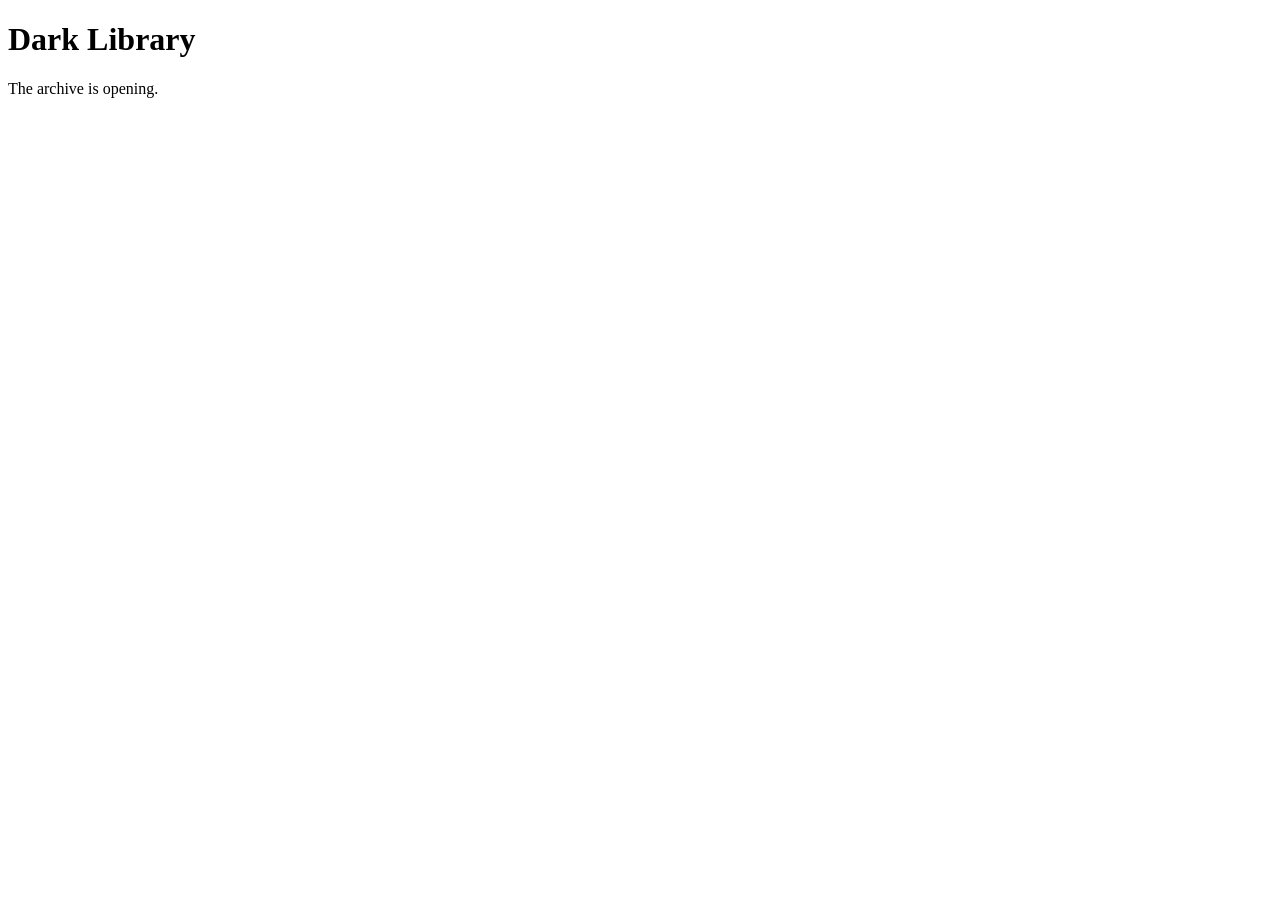
==== index.html @ 2db0ef11 "Create initial index.html for Dark Library project" ====
<!DOCTYPE html>
<html lang="en">
<head>
    <meta charset="UTF-8">
    <meta name="viewport" content="width=device-width, initial-scale=1.0">
    <title>Dark Library</title>
</head>

<body>
    <h1>Dark Library</h1>
    <p>The archive is opening.</p>
</body>
</html>
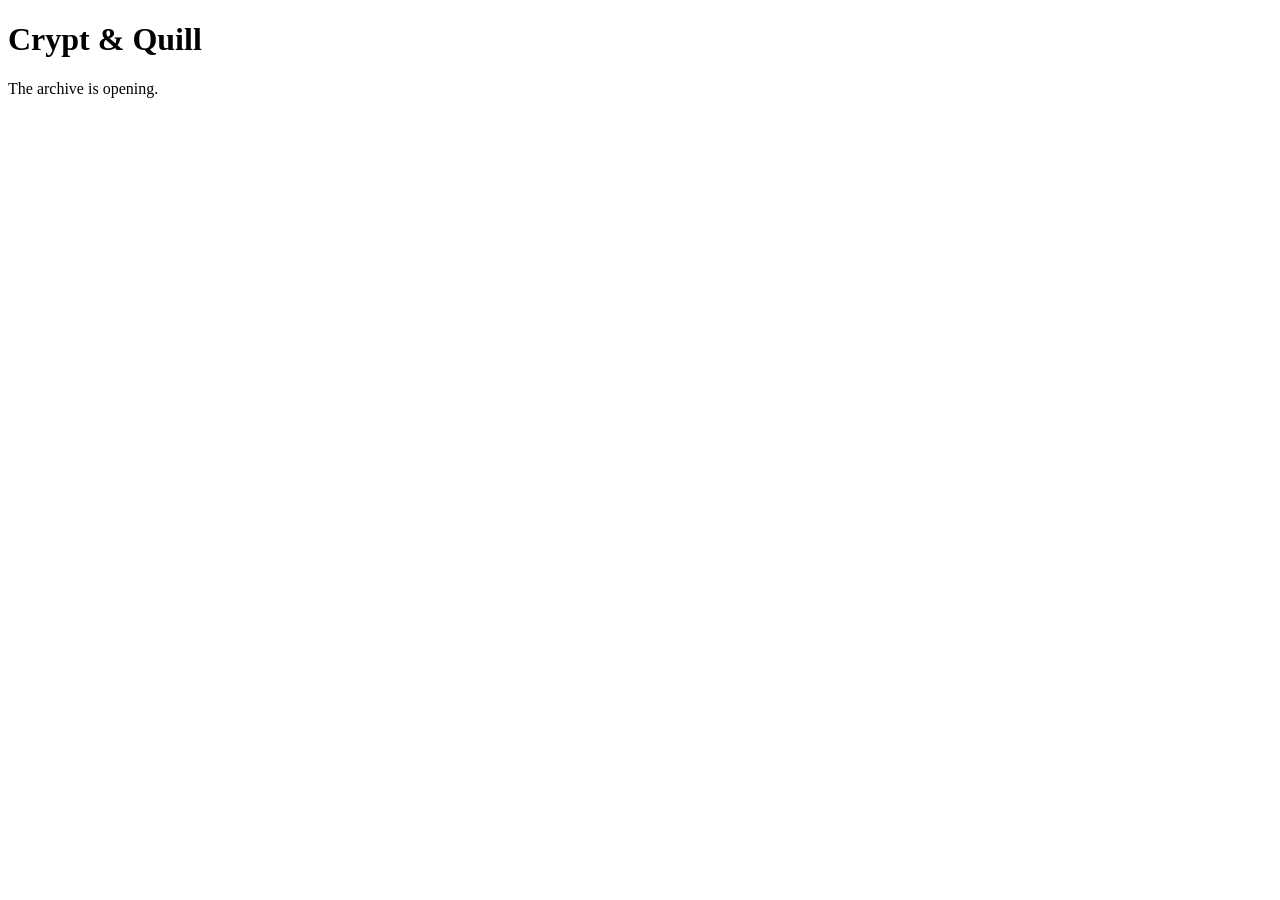
==== commit c3d14c42: "Rename title and heading from 'Dark Library' to 'Crypt & Quill'" ====
--- a/index.html
+++ b/index.html
@@ -3,11 +3,11 @@
 <head>
     <meta charset="UTF-8">
     <meta name="viewport" content="width=device-width, initial-scale=1.0">
-    <title>Dark Library</title>
+    <title>Crypt &amp; Quill</title>
 </head>
 
 <body>
-    <h1>Dark Library</h1>
+    <h1>Crypt &amp; Quill</h1>
     <p>The archive is opening.</p>
 </body>
 </html>
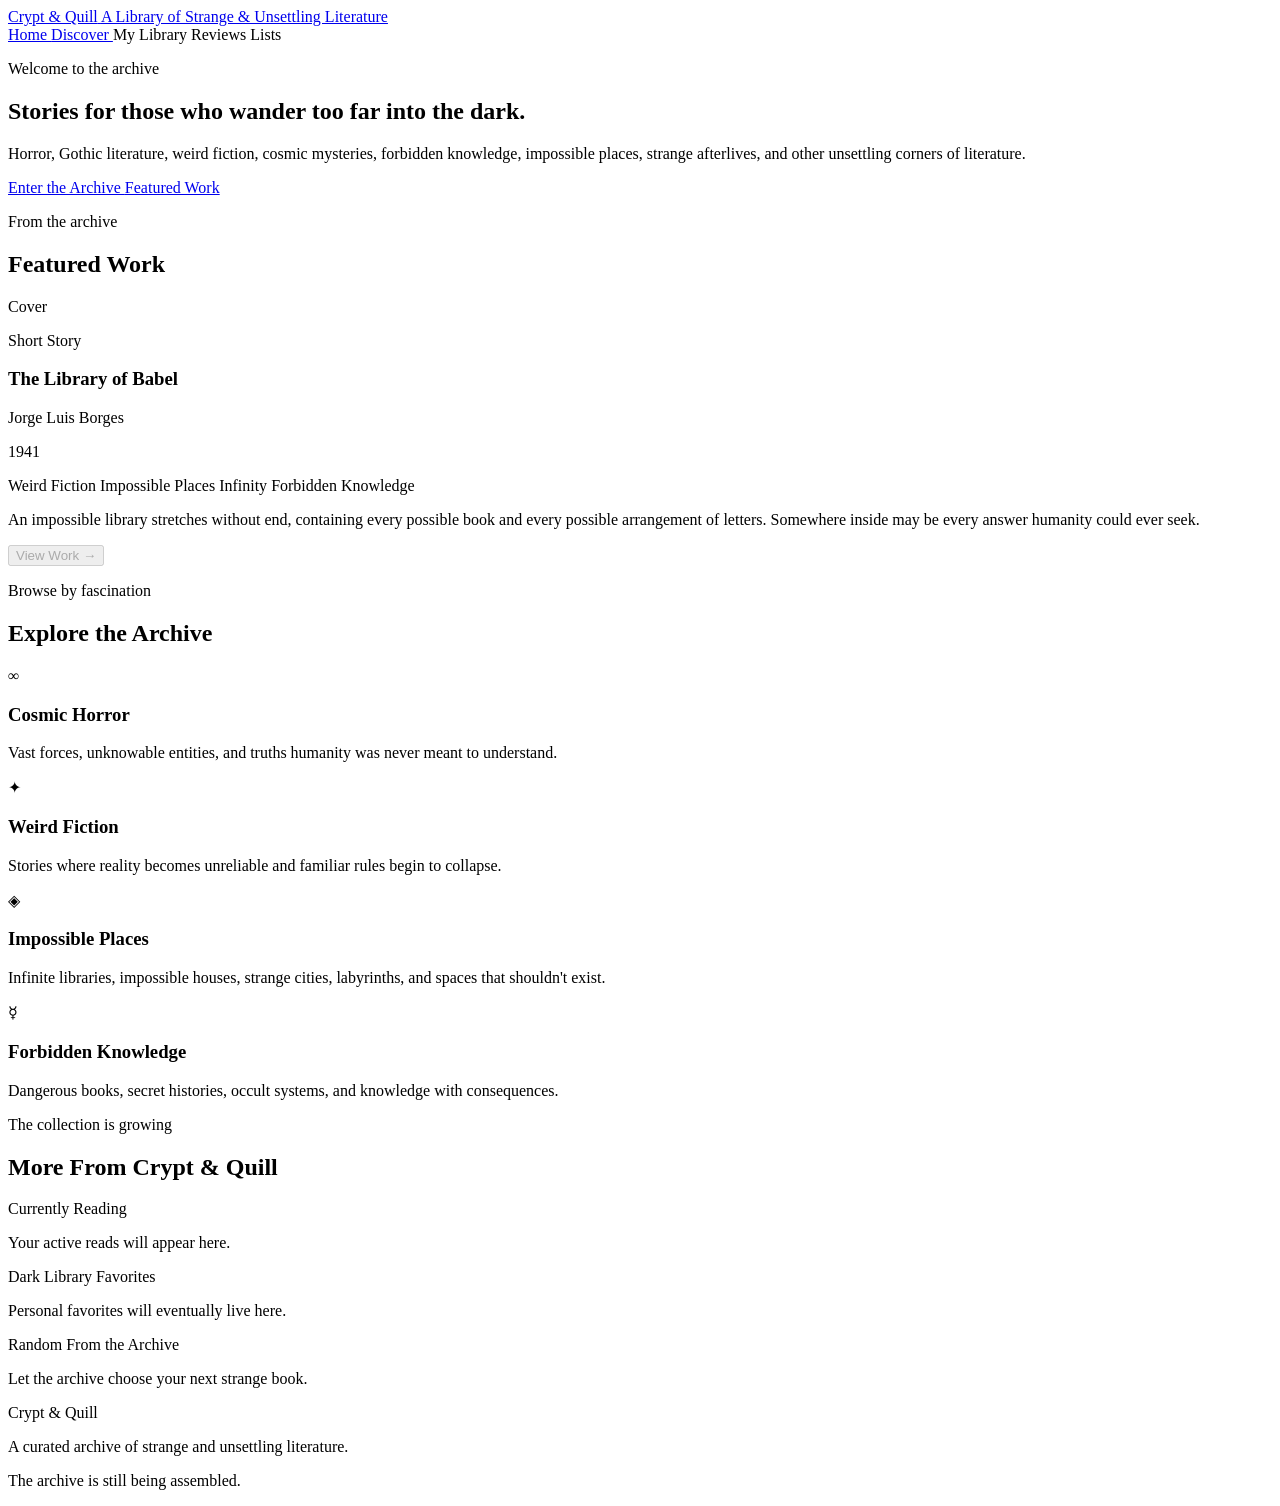
==== commit 15e1b3db: "Build initial Crypt & Quill homepage" ====
--- a/index.html
+++ b/index.html
@@ -1,13 +1,446 @@
 <!DOCTYPE html>
 <html lang="en">
+
 <head>
     <meta charset="UTF-8">
-    <meta name="viewport" content="width=device-width, initial-scale=1.0">
-    <title>Crypt &amp; Quill</title>
+
+    <meta
+        name="viewport"
+        content="width=device-width, initial-scale=1.0"
+    >
+
+    <meta
+        name="description"
+        content="Crypt & Quill — a curated archive of horror, Gothic literature, weird fiction, dark science fiction, and unsettling stories."
+    >
+
+    <title>Crypt & Quill</title>
+
+    <link
+        rel="stylesheet"
+        href="assets/css/styles.css"
+    >
 </head>
 
+
 <body>
-    <h1>Crypt &amp; Quill</h1>
-    <p>The archive is opening.</p>
+
+    <!-- ========================================
+         SITE HEADER
+         ======================================== -->
+
+    <header class="site-header">
+
+        <div class="site-header-inner">
+
+            <a
+                class="site-brand"
+                href="index.html"
+            >
+                <span class="brand-name">Crypt &amp; Quill</span>
+
+                <span class="brand-tagline">
+                    A Library of Strange &amp; Unsettling Literature
+                </span>
+            </a>
+
+
+            <nav
+                class="main-navigation"
+                aria-label="Main navigation"
+            >
+
+                <a
+                    class="nav-link active"
+                    href="index.html"
+                >
+                    Home
+                </a>
+
+                <a
+                    class="nav-link"
+                    href="discover.html"
+                >
+                    Discover
+                </a>
+
+                <span class="nav-link nav-link-disabled">
+                    My Library
+                </span>
+
+                <span class="nav-link nav-link-disabled">
+                    Reviews
+                </span>
+
+                <span class="nav-link nav-link-disabled">
+                    Lists
+                </span>
+
+            </nav>
+
+        </div>
+
+    </header>
+
+
+
+    <!-- ========================================
+         MAIN CONTENT
+         ======================================== -->
+
+    <main>
+
+
+        <!-- HERO -->
+
+        <section class="hero">
+
+            <div class="hero-overlay"></div>
+
+            <div class="hero-content">
+
+                <p class="eyebrow">
+                    Welcome to the archive
+                </p>
+
+                <h1>
+                    Stories for those who wander
+                    <span>too far into the dark.</span>
+                </h1>
+
+                <p class="hero-description">
+                    Horror, Gothic literature, weird fiction, cosmic mysteries,
+                    forbidden knowledge, impossible places, strange afterlives,
+                    and other unsettling corners of literature.
+                </p>
+
+
+                <div class="hero-actions">
+
+                    <a
+                        class="button button-primary"
+                        href="discover.html"
+                    >
+                        Enter the Archive
+                    </a>
+
+                    <a
+                        class="button button-secondary"
+                        href="#featured"
+                    >
+                        Featured Work
+                    </a>
+
+                </div>
+
+            </div>
+
+        </section>
+
+
+
+        <!-- FEATURED WORK -->
+
+        <section
+            class="content-section"
+            id="featured"
+        >
+
+            <div class="section-heading">
+
+                <div>
+                    <p class="section-kicker">
+                        From the archive
+                    </p>
+
+                    <h2>
+                        Featured Work
+                    </h2>
+                </div>
+
+            </div>
+
+
+            <article class="featured-work">
+
+                <div class="featured-cover-placeholder">
+
+                    <span>
+                        Cover
+                    </span>
+
+                </div>
+
+
+                <div class="featured-information">
+
+                    <p class="work-type">
+                        Short Story
+                    </p>
+
+                    <h3>
+                        The Library of Babel
+                    </h3>
+
+                    <p class="work-author">
+                        Jorge Luis Borges
+                    </p>
+
+                    <p class="work-year">
+                        1941
+                    </p>
+
+
+                    <div class="tag-list">
+
+                        <span class="tag">
+                            Weird Fiction
+                        </span>
+
+                        <span class="tag">
+                            Impossible Places
+                        </span>
+
+                        <span class="tag">
+                            Infinity
+                        </span>
+
+                        <span class="tag">
+                            Forbidden Knowledge
+                        </span>
+
+                    </div>
+
+
+                    <p class="featured-description">
+                        An impossible library stretches without end, containing
+                        every possible book and every possible arrangement of
+                        letters. Somewhere inside may be every answer humanity
+                        could ever seek.
+                    </p>
+
+
+                    <button
+                        class="text-link"
+                        type="button"
+                        disabled
+                    >
+                        View Work
+                        <span aria-hidden="true">→</span>
+                    </button>
+
+                </div>
+
+            </article>
+
+        </section>
+
+
+
+        <!-- EXPLORE -->
+
+        <section class="content-section">
+
+            <div class="section-heading">
+
+                <div>
+
+                    <p class="section-kicker">
+                        Browse by fascination
+                    </p>
+
+                    <h2>
+                        Explore the Archive
+                    </h2>
+
+                </div>
+
+            </div>
+
+
+            <div class="explore-grid">
+
+                <article class="explore-card">
+
+                    <span class="explore-symbol">
+                        ∞
+                    </span>
+
+                    <h3>
+                        Cosmic Horror
+                    </h3>
+
+                    <p>
+                        Vast forces, unknowable entities, and truths
+                        humanity was never meant to understand.
+                    </p>
+
+                </article>
+
+
+                <article class="explore-card">
+
+                    <span class="explore-symbol">
+                        ✦
+                    </span>
+
+                    <h3>
+                        Weird Fiction
+                    </h3>
+
+                    <p>
+                        Stories where reality becomes unreliable and
+                        familiar rules begin to collapse.
+                    </p>
+
+                </article>
+
+
+                <article class="explore-card">
+
+                    <span class="explore-symbol">
+                        ◈
+                    </span>
+
+                    <h3>
+                        Impossible Places
+                    </h3>
+
+                    <p>
+                        Infinite libraries, impossible houses, strange
+                        cities, labyrinths, and spaces that shouldn't exist.
+                    </p>
+
+                </article>
+
+
+                <article class="explore-card">
+
+                    <span class="explore-symbol">
+                        ☿
+                    </span>
+
+                    <h3>
+                        Forbidden Knowledge
+                    </h3>
+
+                    <p>
+                        Dangerous books, secret histories, occult systems,
+                        and knowledge with consequences.
+                    </p>
+
+                </article>
+
+            </div>
+
+        </section>
+
+
+
+        <!-- COMING LATER -->
+
+        <section class="content-section archive-preview">
+
+            <div class="section-heading">
+
+                <div>
+
+                    <p class="section-kicker">
+                        The collection is growing
+                    </p>
+
+                    <h2>
+                        More From Crypt &amp; Quill
+                    </h2>
+
+                </div>
+
+            </div>
+
+
+            <div class="shelf-grid">
+
+                <article class="shelf-placeholder">
+
+                    <p class="shelf-label">
+                        Currently Reading
+                    </p>
+
+                    <p>
+                        Your active reads will appear here.
+                    </p>
+
+                </article>
+
+
+                <article class="shelf-placeholder">
+
+                    <p class="shelf-label">
+                        Dark Library Favorites
+                    </p>
+
+                    <p>
+                        Personal favorites will eventually live here.
+                    </p>
+
+                </article>
+
+
+                <article class="shelf-placeholder">
+
+                    <p class="shelf-label">
+                        Random From the Archive
+                    </p>
+
+                    <p>
+                        Let the archive choose your next strange book.
+                    </p>
+
+                </article>
+
+            </div>
+
+        </section>
+
+
+    </main>
+
+
+
+    <!-- ========================================
+         FOOTER
+         ======================================== -->
+
+    <footer class="site-footer">
+
+        <div class="site-footer-inner">
+
+            <div>
+
+                <p class="footer-brand">
+                    Crypt &amp; Quill
+                </p>
+
+                <p class="footer-description">
+                    A curated archive of strange and unsettling literature.
+                </p>
+
+            </div>
+
+
+            <p class="footer-note">
+                The archive is still being assembled.
+            </p>
+
+        </div>
+
+    </footer>
+
+
+
+    <script src="assets/js/common.js"></script>
+    <script src="assets/js/home.js"></script>
+
 </body>
+
 </html>
--- a/assets/css/styles.css
+++ b/assets/css/styles.css
@@ -0,0 +1,4 @@
+/* ========================================
+   Crypt & Quill
+   Main Stylesheet
+   ======================================== */
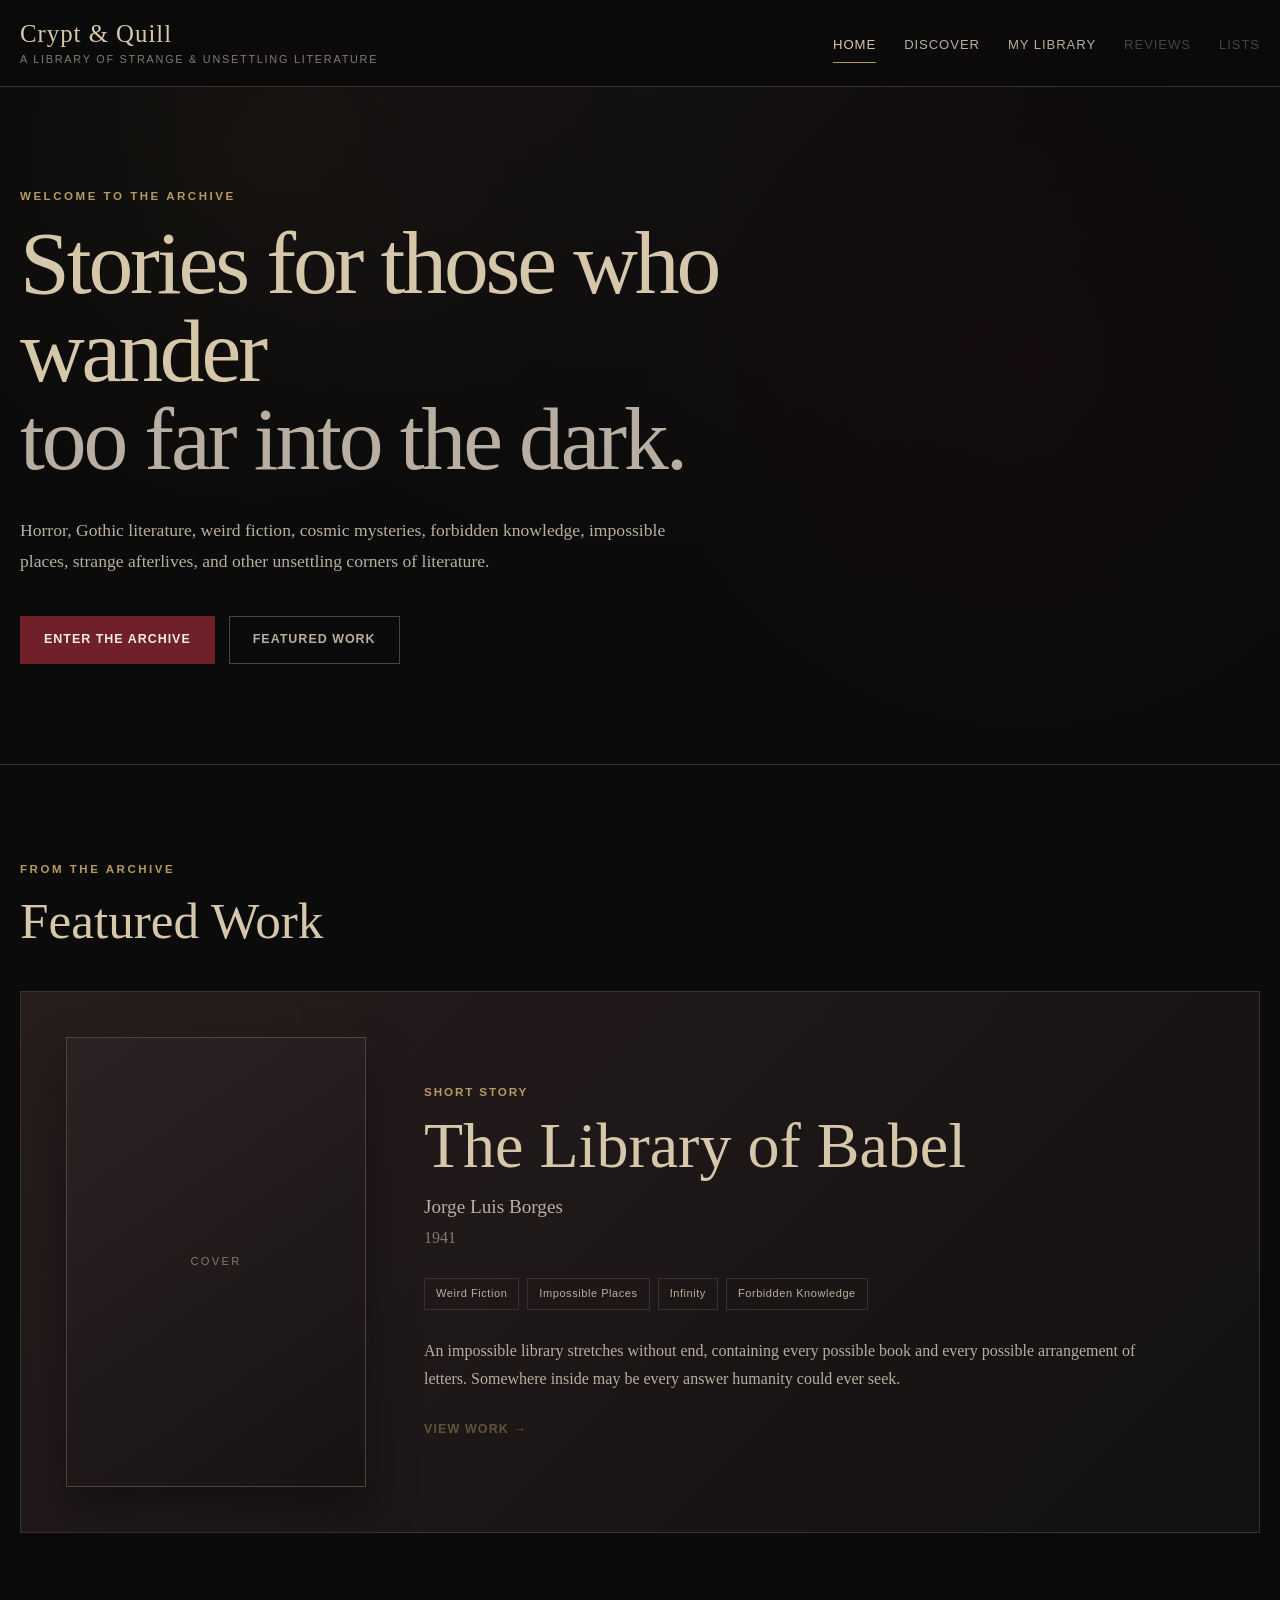
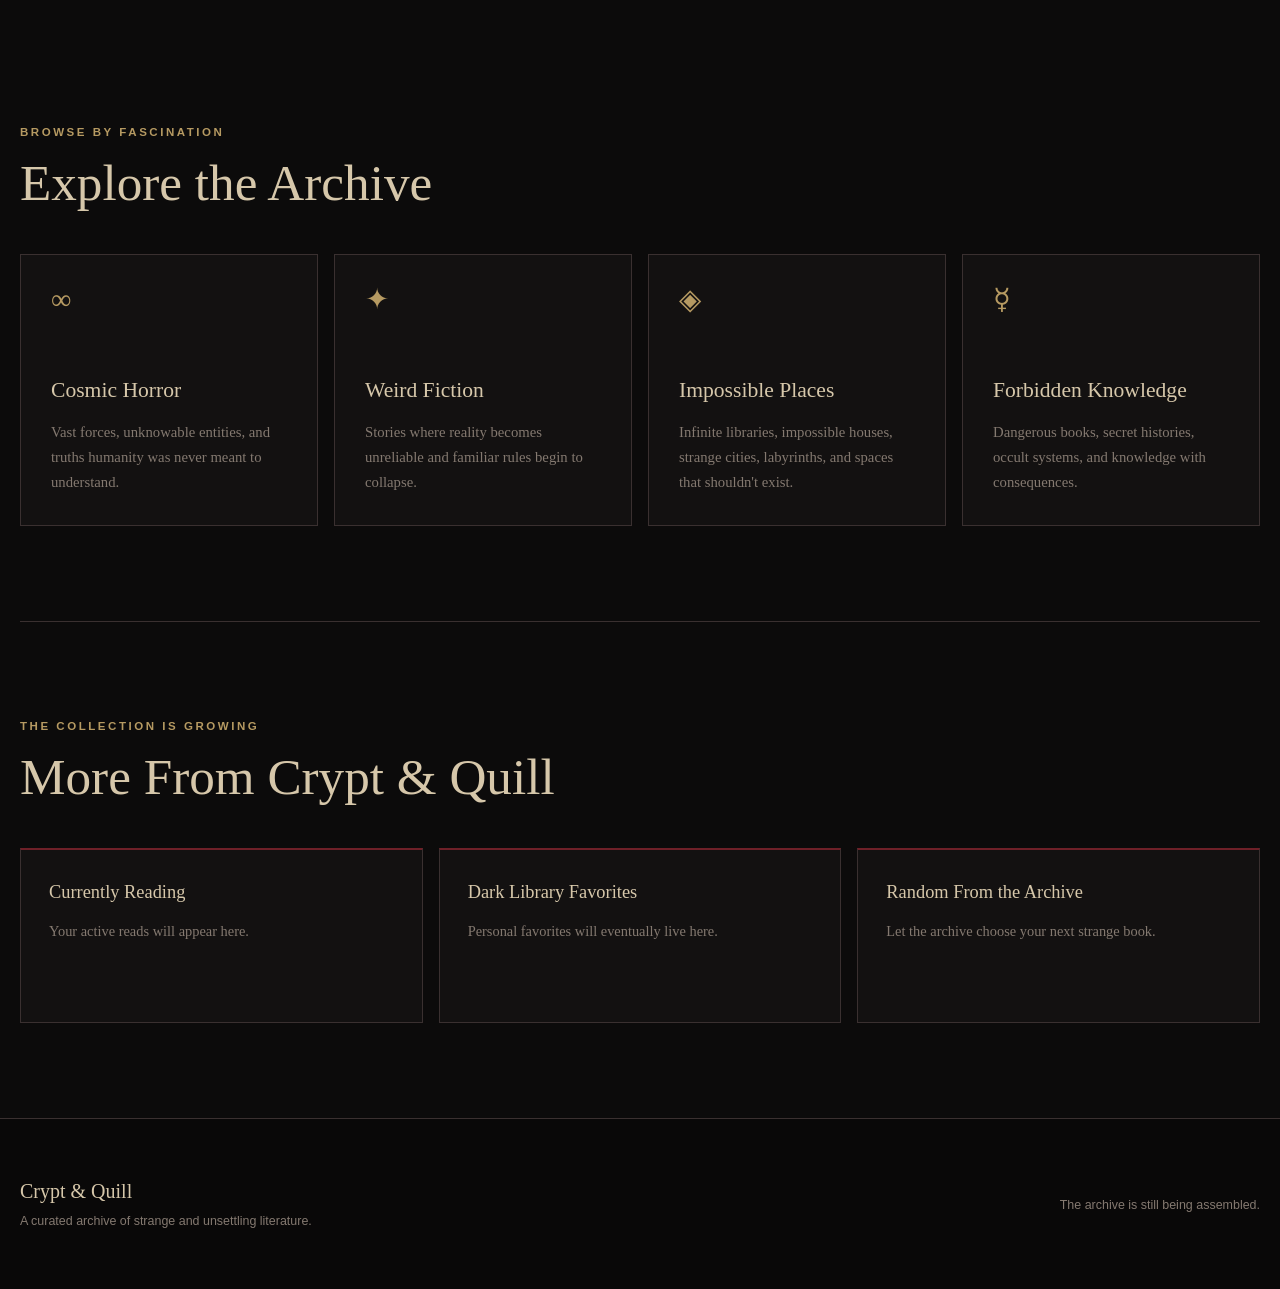
==== commit 4a589e9d: "Fix navigation link for My Library" ====
--- a/index.html
+++ b/index.html
@@ -64,9 +64,12 @@
                     Discover
                 </a>
 
-                <span class="nav-link nav-link-disabled">
+                <a
+                    class="nav-link"
+                    href="my-library.html"
+                >
                     My Library
-                </span>
+                </a>
 
                 <span class="nav-link nav-link-disabled">
                     Reviews
--- a/assets/css/styles.css
+++ b/assets/css/styles.css
@@ -2,3 +2,3167 @@
    Crypt & Quill
    Main Stylesheet
    ======================================== */
+
+
+/* ========================================
+   VARIABLES
+   ======================================== */
+
+:root {
+
+    --background: #0c0b0b;
+    --background-soft: #131111;
+    --background-raised: #191515;
+
+    --surface: #211b1b;
+    --surface-hover: #292020;
+
+    --border: #3a3030;
+    --border-light: #514242;
+
+    --text: #e7dfd2;
+    --text-soft: #b8aea1;
+    --text-muted: #847970;
+
+    --burgundy: #6f2028;
+    --burgundy-light: #91313c;
+
+    --gold: #b69a62;
+    --gold-soft: #8f794e;
+
+    --parchment: #d6c7aa;
+
+    --max-width: 1240px;
+
+    --transition: 180ms ease;
+}
+
+
+/* ========================================
+   RESET
+   ======================================== */
+
+* {
+    box-sizing: border-box;
+}
+
+
+html {
+    scroll-behavior: smooth;
+}
+
+
+body {
+
+    margin: 0;
+
+    background:
+        radial-gradient(
+            circle at top,
+            #1a1515 0,
+            var(--background) 550px
+        );
+
+    background-color: var(--background);
+
+    color: var(--text);
+
+    font-family:
+        Georgia,
+        "Times New Roman",
+        serif;
+
+    line-height: 1.6;
+}
+
+
+a {
+    color: inherit;
+    text-decoration: none;
+}
+
+
+button,
+input,
+select,
+textarea {
+    font: inherit;
+}
+
+
+button {
+    cursor: pointer;
+}
+
+
+img {
+    max-width: 100%;
+    display: block;
+}
+
+
+.visually-hidden {
+
+    position: absolute;
+
+    width: 1px;
+    height: 1px;
+
+    padding: 0;
+    margin: -1px;
+
+    overflow: hidden;
+
+    clip: rect(0, 0, 0, 0);
+
+    white-space: nowrap;
+
+    border: 0;
+}
+
+
+/* ========================================
+   HEADER
+   ======================================== */
+
+.site-header {
+
+    position: sticky;
+
+    top: 0;
+
+    z-index: 100;
+
+    background: rgba(12, 11, 11, 0.94);
+
+    border-bottom: 1px solid var(--border);
+
+    backdrop-filter: blur(12px);
+}
+
+
+.site-header-inner {
+
+    width: min(
+        calc(100% - 40px),
+        var(--max-width)
+    );
+
+    min-height: 86px;
+
+    margin: 0 auto;
+
+    display: flex;
+
+    align-items: center;
+    justify-content: space-between;
+
+    gap: 40px;
+}
+
+
+/* BRAND */
+
+.site-brand {
+
+    display: flex;
+
+    flex-direction: column;
+
+    line-height: 1.1;
+}
+
+
+.brand-name {
+
+    color: var(--parchment);
+
+    font-size: 1.55rem;
+
+    letter-spacing: 0.04em;
+}
+
+
+.brand-tagline {
+
+    margin-top: 7px;
+
+    color: var(--text-muted);
+
+    font-family:
+        Arial,
+        Helvetica,
+        sans-serif;
+
+    font-size: 0.68rem;
+
+    letter-spacing: 0.16em;
+
+    text-transform: uppercase;
+}
+
+
+/* NAV */
+
+.main-navigation {
+
+    display: flex;
+
+    align-items: center;
+
+    gap: 28px;
+
+    font-family:
+        Arial,
+        Helvetica,
+        sans-serif;
+
+    font-size: 0.82rem;
+
+    letter-spacing: 0.07em;
+
+    text-transform: uppercase;
+}
+
+
+.nav-link {
+
+    position: relative;
+
+    padding: 31px 0 28px;
+
+    color: var(--text-soft);
+
+    transition:
+        color var(--transition);
+}
+
+
+.nav-link:hover {
+    color: var(--parchment);
+}
+
+
+.nav-link.active {
+    color: var(--parchment);
+}
+
+
+.nav-link.active::after {
+
+    content: "";
+
+    position: absolute;
+
+    left: 0;
+    right: 0;
+    bottom: 20px;
+
+    height: 1px;
+
+    background: var(--gold);
+}
+
+
+.nav-link-disabled {
+
+    cursor: default;
+
+    opacity: 0.35;
+}
+
+
+/* ========================================
+   HERO
+   ======================================== */
+
+.hero {
+
+    position: relative;
+
+    min-height: 620px;
+
+    display: flex;
+
+    align-items: center;
+
+    overflow: hidden;
+
+    border-bottom: 1px solid var(--border);
+}
+
+
+.hero::before {
+
+    content: "";
+
+    position: absolute;
+
+    inset: 0;
+
+    background:
+
+        radial-gradient(
+            circle at 80% 40%,
+            rgba(111, 32, 40, 0.15),
+            transparent 35%
+        ),
+
+        radial-gradient(
+            circle at 20% 10%,
+            rgba(182, 154, 98, 0.06),
+            transparent 30%
+        );
+
+    pointer-events: none;
+}
+
+
+.hero-overlay {
+
+    position: absolute;
+
+    inset: 0;
+
+    background:
+        linear-gradient(
+            90deg,
+            rgba(12, 11, 11, 0.15),
+            rgba(12, 11, 11, 0.6)
+        );
+}
+
+
+.hero-content {
+
+    position: relative;
+
+    z-index: 2;
+
+    width: min(
+        calc(100% - 40px),
+        var(--max-width)
+    );
+
+    margin: 0 auto;
+
+    padding: 100px 0;
+}
+
+
+.eyebrow,
+.section-kicker {
+
+    margin: 0 0 14px;
+
+    color: var(--gold);
+
+    font-family:
+        Arial,
+        Helvetica,
+        sans-serif;
+
+    font-size: 0.72rem;
+
+    font-weight: 700;
+
+    letter-spacing: 0.22em;
+
+    text-transform: uppercase;
+}
+
+
+.hero h1 {
+
+    max-width: 820px;
+
+    margin: 0;
+
+    color: var(--parchment);
+
+    font-size: clamp(
+        3rem,
+        7vw,
+        6.3rem
+    );
+
+    font-weight: 400;
+
+    line-height: 0.98;
+
+    letter-spacing: -0.035em;
+}
+
+
+.hero h1 span {
+
+    display: block;
+
+    color: var(--text-soft);
+}
+
+
+.hero-description {
+
+    max-width: 690px;
+
+    margin: 32px 0 0;
+
+    color: var(--text-soft);
+
+    font-size: 1.1rem;
+
+    line-height: 1.8;
+}
+
+
+.hero-actions {
+
+    margin-top: 38px;
+
+    display: flex;
+
+    gap: 14px;
+
+    flex-wrap: wrap;
+}
+
+
+/* ========================================
+   BUTTONS
+   ======================================== */
+
+.button {
+
+    min-height: 48px;
+
+    padding: 0 23px;
+
+    display: inline-flex;
+
+    align-items: center;
+    justify-content: center;
+
+    border: 1px solid transparent;
+
+    font-family:
+        Arial,
+        Helvetica,
+        sans-serif;
+
+    font-size: 0.78rem;
+
+    font-weight: 700;
+
+    letter-spacing: 0.08em;
+
+    text-transform: uppercase;
+
+    transition:
+        background var(--transition),
+        border-color var(--transition),
+        color var(--transition);
+}
+
+
+.button-primary {
+
+    background: var(--burgundy);
+
+    border-color: var(--burgundy);
+
+    color: #f5ede1;
+}
+
+
+.button-primary:hover {
+
+    background: var(--burgundy-light);
+
+    border-color: var(--burgundy-light);
+}
+
+
+.button-secondary {
+
+    border-color: var(--border-light);
+
+    color: var(--text-soft);
+}
+
+
+.button-secondary:hover {
+
+    border-color: var(--gold-soft);
+
+    color: var(--parchment);
+}
+
+
+/* ========================================
+   GENERAL SECTIONS
+   ======================================== */
+
+.content-section {
+
+    width: min(
+        calc(100% - 40px),
+        var(--max-width)
+    );
+
+    margin: 0 auto;
+
+    padding: 95px 0;
+}
+
+
+.section-heading {
+
+    margin-bottom: 42px;
+
+    display: flex;
+
+    align-items: end;
+    justify-content: space-between;
+
+    gap: 30px;
+}
+
+
+.section-heading h2 {
+
+    margin: 0;
+
+    color: var(--parchment);
+
+    font-size: clamp(
+        2rem,
+        4vw,
+        3.2rem
+    );
+
+    font-weight: 400;
+
+    line-height: 1.1;
+}
+
+
+/* ========================================
+   FEATURED WORK
+   ======================================== */
+
+.featured-work {
+
+    display: grid;
+
+    grid-template-columns:
+        minmax(220px, 300px)
+        minmax(0, 1fr);
+
+    gap: 58px;
+
+    padding: 45px;
+
+    background:
+        linear-gradient(
+            135deg,
+            rgba(42, 31, 31, 0.9),
+            rgba(19, 17, 17, 0.9)
+        );
+
+    border: 1px solid var(--border);
+}
+
+
+.featured-cover-placeholder {
+
+    aspect-ratio: 2 / 3;
+
+    display: flex;
+
+    align-items: center;
+    justify-content: center;
+
+    background:
+        linear-gradient(
+            145deg,
+            #2c2223,
+            #171313
+        );
+
+    border: 1px solid var(--border-light);
+
+    box-shadow:
+        0 24px 45px rgba(0, 0, 0, 0.35);
+
+    color: var(--text-muted);
+
+    font-family:
+        Arial,
+        Helvetica,
+        sans-serif;
+
+    font-size: 0.7rem;
+
+    letter-spacing: 0.2em;
+
+    text-transform: uppercase;
+}
+
+
+.featured-information {
+    align-self: center;
+}
+
+
+.work-type {
+
+    margin: 0 0 10px;
+
+    color: var(--gold);
+
+    font-family:
+        Arial,
+        Helvetica,
+        sans-serif;
+
+    font-size: 0.73rem;
+
+    font-weight: 700;
+
+    letter-spacing: 0.16em;
+
+    text-transform: uppercase;
+}
+
+
+.featured-information h3 {
+
+    margin: 0;
+
+    color: var(--parchment);
+
+    font-size: clamp(
+        2.3rem,
+        5vw,
+        4rem
+    );
+
+    font-weight: 400;
+
+    line-height: 1.05;
+}
+
+
+.work-author {
+
+    margin: 13px 0 0;
+
+    color: var(--text-soft);
+
+    font-size: 1.2rem;
+}
+
+
+.work-year {
+
+    margin: 3px 0 0;
+
+    color: var(--text-muted);
+}
+
+
+.tag-list {
+
+    margin-top: 27px;
+
+    display: flex;
+
+    flex-wrap: wrap;
+
+    gap: 8px;
+}
+
+
+.tag {
+
+    padding: 6px 11px;
+
+    border: 1px solid var(--border);
+
+    color: var(--text-soft);
+
+    font-family:
+        Arial,
+        Helvetica,
+        sans-serif;
+
+    font-size: 0.69rem;
+
+    letter-spacing: 0.05em;
+}
+
+
+.featured-description {
+
+    max-width: 720px;
+
+    margin: 27px 0 0;
+
+    color: var(--text-soft);
+
+    line-height: 1.8;
+}
+
+
+.text-link {
+
+    margin-top: 26px;
+
+    padding: 0;
+
+    background: none;
+
+    border: 0;
+
+    color: var(--gold);
+
+    font-family:
+        Arial,
+        Helvetica,
+        sans-serif;
+
+    font-size: 0.78rem;
+
+    font-weight: 700;
+
+    letter-spacing: 0.09em;
+
+    text-transform: uppercase;
+}
+
+
+.text-link:disabled {
+
+    opacity: 0.45;
+
+    cursor: default;
+}
+
+
+/* ========================================
+   EXPLORE CARDS
+   ======================================== */
+
+.explore-grid {
+
+    display: grid;
+
+    grid-template-columns:
+        repeat(4, 1fr);
+
+    gap: 16px;
+}
+
+
+.explore-card {
+
+    min-height: 260px;
+
+    padding: 30px;
+
+    background: var(--background-soft);
+
+    border: 1px solid var(--border);
+
+    transition:
+        transform var(--transition),
+        background var(--transition),
+        border-color var(--transition);
+}
+
+
+.explore-card:hover {
+
+    transform: translateY(-4px);
+
+    background: var(--surface);
+
+    border-color: var(--border-light);
+}
+
+
+.explore-symbol {
+
+    display: block;
+
+    color: var(--gold);
+
+    font-size: 1.8rem;
+
+    line-height: 1;
+}
+
+
+.explore-card h3 {
+
+    margin: 60px 0 12px;
+
+    color: var(--parchment);
+
+    font-size: 1.35rem;
+
+    font-weight: 400;
+}
+
+
+.explore-card p {
+
+    margin: 0;
+
+    color: var(--text-muted);
+
+    font-size: 0.92rem;
+
+    line-height: 1.7;
+}
+
+
+/* ========================================
+   SHELF PREVIEW
+   ======================================== */
+
+.archive-preview {
+
+    border-top: 1px solid var(--border);
+}
+
+
+.shelf-grid {
+
+    display: grid;
+
+    grid-template-columns:
+        repeat(3, 1fr);
+
+    gap: 16px;
+}
+
+
+.shelf-placeholder {
+
+    min-height: 175px;
+
+    padding: 28px;
+
+    background: var(--background-soft);
+
+    border-top: 2px solid var(--burgundy);
+
+    border-right: 1px solid var(--border);
+    border-bottom: 1px solid var(--border);
+    border-left: 1px solid var(--border);
+}
+
+
+.shelf-label {
+
+    margin: 0 0 13px;
+
+    color: var(--parchment);
+
+    font-size: 1.15rem;
+}
+
+
+.shelf-placeholder p:last-child {
+
+    margin: 0;
+
+    color: var(--text-muted);
+
+    font-size: 0.9rem;
+}
+
+
+/* ========================================
+   DISCOVER HERO
+   ======================================== */
+
+.discover-hero {
+
+    border-bottom: 1px solid var(--border);
+
+    background:
+        radial-gradient(
+            circle at 75% 50%,
+            rgba(111, 32, 40, 0.13),
+            transparent 35%
+        );
+}
+
+
+.discover-hero-inner {
+
+    width: min(
+        calc(100% - 40px),
+        var(--max-width)
+    );
+
+    margin: 0 auto;
+
+    padding: 85px 0 75px;
+}
+
+
+.discover-hero h1 {
+
+    margin: 0;
+
+    color: var(--parchment);
+
+    font-size: clamp(
+        3rem,
+        6vw,
+        5.4rem
+    );
+
+    font-weight: 400;
+
+    line-height: 1;
+
+    letter-spacing: -0.03em;
+}
+
+
+.discover-intro {
+
+    max-width: 700px;
+
+    margin: 24px 0 0;
+
+    color: var(--text-soft);
+
+    font-size: 1.06rem;
+
+    line-height: 1.8;
+}
+
+
+/* ========================================
+   DISCOVER SEARCH + FILTERS
+   ======================================== */
+
+.discover-tools {
+
+    border-bottom: 1px solid var(--border);
+
+    background: var(--background-soft);
+}
+
+
+.discover-tools-inner {
+
+    width: min(
+        calc(100% - 40px),
+        var(--max-width)
+    );
+
+    margin: 0 auto;
+
+    padding: 42px 0 48px;
+}
+
+
+.discover-search {
+
+    display: grid;
+
+    grid-template-columns:
+        minmax(0, 1fr)
+        auto;
+
+    gap: 12px;
+}
+
+
+.discover-search-input {
+
+    width: 100%;
+
+    min-height: 54px;
+
+    padding: 0 18px;
+
+    background: #0d0b0b;
+
+    border: 1px solid var(--border-light);
+
+    outline: none;
+
+    color: var(--text);
+
+    font-family:
+        Arial,
+        Helvetica,
+        sans-serif;
+
+    font-size: 0.95rem;
+
+    transition:
+        border-color var(--transition),
+        background var(--transition);
+}
+
+
+.discover-search-input::placeholder {
+    color: var(--text-muted);
+}
+
+
+.discover-search-input:focus {
+
+    background: #100e0e;
+
+    border-color: var(--gold-soft);
+}
+
+
+.discover-search-button {
+
+    min-width: 135px;
+
+    min-height: 54px;
+}
+
+
+/* FILTER PANEL */
+
+.filter-panel {
+
+    margin-top: 32px;
+
+    padding-top: 30px;
+
+    border-top: 1px solid var(--border);
+}
+
+
+.filter-heading {
+
+    margin-bottom: 22px;
+
+    display: flex;
+
+    align-items: flex-end;
+    justify-content: space-between;
+
+    gap: 25px;
+}
+
+
+.filter-label {
+
+    margin: 0 0 3px;
+
+    color: var(--gold);
+
+    font-family:
+        Arial,
+        Helvetica,
+        sans-serif;
+
+    font-size: 0.68rem;
+
+    font-weight: 700;
+
+    letter-spacing: 0.16em;
+
+    text-transform: uppercase;
+}
+
+
+.filter-heading h2 {
+
+    margin: 0;
+
+    color: var(--parchment);
+
+    font-size: 1.55rem;
+
+    font-weight: 400;
+}
+
+
+.clear-filters-button {
+
+    padding: 0;
+
+    background: none;
+
+    border: 0;
+
+    color: var(--text-muted);
+
+    font-family:
+        Arial,
+        Helvetica,
+        sans-serif;
+
+    font-size: 0.72rem;
+
+    font-weight: 700;
+
+    letter-spacing: 0.08em;
+
+    text-transform: uppercase;
+
+    transition:
+        color var(--transition);
+}
+
+
+.clear-filters-button:hover {
+    color: var(--gold);
+}
+
+
+.filter-grid {
+
+    display: grid;
+
+    grid-template-columns:
+        repeat(4, minmax(0, 1fr));
+
+    gap: 14px;
+}
+
+
+.filter-group {
+
+    display: flex;
+
+    flex-direction: column;
+
+    gap: 8px;
+}
+
+
+.filter-group label {
+
+    color: var(--text-muted);
+
+    font-family:
+        Arial,
+        Helvetica,
+        sans-serif;
+
+    font-size: 0.69rem;
+
+    font-weight: 700;
+
+    letter-spacing: 0.09em;
+
+    text-transform: uppercase;
+}
+
+
+.filter-select,
+.sort-select {
+
+    width: 100%;
+
+    min-height: 45px;
+
+    padding: 0 38px 0 13px;
+
+    background: #0d0b0b;
+
+    border: 1px solid var(--border);
+
+    outline: none;
+
+    color: var(--text-soft);
+
+    font-family:
+        Arial,
+        Helvetica,
+        sans-serif;
+
+    font-size: 0.82rem;
+}
+
+
+.filter-select:focus,
+.sort-select:focus {
+    border-color: var(--gold-soft);
+}
+
+
+/* ========================================
+   DISCOVER RESULTS
+   ======================================== */
+
+.discover-results-section {
+
+    min-height: 600px;
+}
+
+
+.discover-results-inner {
+
+    width: min(
+        calc(100% - 40px),
+        var(--max-width)
+    );
+
+    margin: 0 auto;
+
+    padding: 75px 0 100px;
+}
+
+
+.results-heading {
+
+    margin-bottom: 40px;
+
+    display: flex;
+
+    align-items: flex-end;
+    justify-content: space-between;
+
+    gap: 30px;
+}
+
+
+.results-heading h2 {
+
+    margin: 0;
+
+    color: var(--parchment);
+
+    font-size: clamp(
+        2.2rem,
+        4vw,
+        3.4rem
+    );
+
+    font-weight: 400;
+
+    line-height: 1.05;
+}
+
+
+.results-controls {
+
+    display: flex;
+
+    align-items: center;
+
+    gap: 16px;
+}
+
+
+.results-count {
+
+    margin: 0;
+
+    color: var(--text-muted);
+
+    font-family:
+        Arial,
+        Helvetica,
+        sans-serif;
+
+    font-size: 0.78rem;
+
+    white-space: nowrap;
+}
+
+
+.sort-select {
+
+    min-width: 150px;
+}
+
+
+/* ========================================
+   WORK CARD GRID
+   ======================================== */
+
+.work-grid {
+
+    display: grid;
+
+    grid-template-columns:
+        repeat(4, minmax(0, 1fr));
+
+    gap: 22px 18px;
+}
+
+
+.work-card {
+
+    min-width: 0;
+
+    background: var(--background-soft);
+
+    border: 1px solid var(--border);
+
+    overflow: hidden;
+
+    transition:
+        transform var(--transition),
+        background var(--transition),
+        border-color var(--transition),
+        box-shadow var(--transition);
+}
+
+
+.work-card:hover {
+
+    transform: translateY(-5px);
+
+    background: var(--surface);
+
+    border-color: var(--border-light);
+
+    box-shadow:
+        0 20px 35px rgba(0, 0, 0, 0.22);
+}
+
+
+.work-card-cover {
+
+    padding: 20px 20px 0;
+}
+
+
+.cover-placeholder {
+
+    aspect-ratio: 2 / 3;
+
+    display: flex;
+
+    align-items: center;
+    justify-content: center;
+
+    background:
+        linear-gradient(
+            145deg,
+            #2c2223,
+            #171313
+        );
+
+    border: 1px solid var(--border-light);
+
+    color: var(--text-muted);
+
+    font-family:
+        Arial,
+        Helvetica,
+        sans-serif;
+
+    font-size: 0.65rem;
+
+    letter-spacing: 0.2em;
+
+    text-transform: uppercase;
+}
+
+
+.work-card-content {
+
+    padding: 22px 20px 24px;
+}
+
+
+.work-card-type {
+
+    margin: 0 0 8px;
+
+    color: var(--gold);
+
+    font-family:
+        Arial,
+        Helvetica,
+        sans-serif;
+
+    font-size: 0.63rem;
+
+    font-weight: 700;
+
+    letter-spacing: 0.14em;
+
+    text-transform: uppercase;
+}
+
+
+.work-card h3 {
+
+    margin: 0;
+
+    color: var(--parchment);
+
+    font-size: 1.3rem;
+
+    font-weight: 400;
+
+    line-height: 1.25;
+}
+
+
+.work-card-author {
+
+    margin: 9px 0 0;
+
+    color: var(--text-soft);
+
+    font-size: 0.93rem;
+}
+
+
+.work-card-year {
+
+    margin: 2px 0 0;
+
+    color: var(--text-muted);
+
+    font-family:
+        Arial,
+        Helvetica,
+        sans-serif;
+
+    font-size: 0.72rem;
+}
+
+
+.work-card-tags {
+
+    margin-top: 17px;
+
+    display: flex;
+
+    flex-wrap: wrap;
+
+    gap: 6px;
+}
+
+
+.work-card-tags span {
+
+    padding: 4px 7px;
+
+    border: 1px solid var(--border);
+
+    color: var(--text-muted);
+
+    font-family:
+        Arial,
+        Helvetica,
+        sans-serif;
+
+    font-size: 0.61rem;
+
+    letter-spacing: 0.03em;
+}
+
+
+/* ========================================
+   DISCOVER STATUS
+   ======================================== */
+
+.discover-status {
+
+    margin-bottom: 30px;
+
+    padding: 18px 20px;
+
+    background: var(--background-soft);
+
+    border: 1px solid var(--border);
+
+    color: var(--text-soft);
+
+    font-family:
+        Arial,
+        Helvetica,
+        sans-serif;
+
+    font-size: 0.88rem;
+}
+
+
+/* ========================================
+   FOOTER
+   ======================================== */
+
+.site-footer {
+
+    border-top: 1px solid var(--border);
+
+    background: #090808;
+}
+
+
+.site-footer-inner {
+
+    width: min(
+        calc(100% - 40px),
+        var(--max-width)
+    );
+
+    min-height: 170px;
+
+    margin: 0 auto;
+
+    display: flex;
+
+    align-items: center;
+    justify-content: space-between;
+
+    gap: 40px;
+}
+
+
+.footer-brand {
+
+    margin: 0;
+
+    color: var(--parchment);
+
+    font-size: 1.25rem;
+}
+
+
+.footer-description,
+.footer-note {
+
+    margin: 5px 0 0;
+
+    color: var(--text-muted);
+
+    font-family:
+        Arial,
+        Helvetica,
+        sans-serif;
+
+    font-size: 0.78rem;
+}
+
+
+/* ========================================
+   RESPONSIVE
+   ======================================== */
+
+@media (max-width: 1050px) {
+
+    .work-grid {
+
+        grid-template-columns:
+            repeat(3, minmax(0, 1fr));
+    }
+
+}
+
+
+
+@media (max-width: 950px) {
+
+    .site-header-inner {
+
+        padding: 20px 0;
+
+        align-items: flex-start;
+
+        flex-direction: column;
+
+        gap: 15px;
+    }
+
+
+    .main-navigation {
+
+        width: 100%;
+
+        overflow-x: auto;
+
+        gap: 22px;
+    }
+
+
+    .nav-link {
+
+        padding: 7px 0 11px;
+
+        white-space: nowrap;
+    }
+
+
+    .nav-link.active::after {
+        bottom: 3px;
+    }
+
+
+    .featured-work {
+
+        grid-template-columns:
+            minmax(180px, 230px)
+            minmax(0, 1fr);
+
+        gap: 35px;
+
+        padding: 30px;
+    }
+
+
+    .explore-grid {
+
+        grid-template-columns:
+            repeat(2, 1fr);
+    }
+
+
+    .filter-grid {
+
+        grid-template-columns:
+            repeat(2, minmax(0, 1fr));
+    }
+
+}
+
+
+
+@media (max-width: 760px) {
+
+    .work-grid {
+
+        grid-template-columns:
+            repeat(2, minmax(0, 1fr));
+    }
+
+
+    .results-heading {
+
+        align-items: flex-start;
+
+        flex-direction: column;
+    }
+
+
+    .results-controls {
+
+        width: 100%;
+
+        justify-content: space-between;
+    }
+
+}
+
+
+
+@media (max-width: 650px) {
+
+    .hero {
+        min-height: 520px;
+    }
+
+
+    .hero-content {
+        padding: 70px 0;
+    }
+
+
+    .hero h1 {
+        font-size: 3.2rem;
+    }
+
+
+    .featured-work {
+
+        grid-template-columns: 1fr;
+
+        padding: 22px;
+    }
+
+
+    .featured-cover-placeholder {
+
+        width: min(65%, 240px);
+
+        margin: 0 auto;
+    }
+
+
+    .explore-grid,
+    .shelf-grid,
+    .filter-grid {
+
+        grid-template-columns: 1fr;
+    }
+
+
+    .explore-card {
+        min-height: auto;
+    }
+
+
+    .explore-card h3 {
+        margin-top: 35px;
+    }
+
+
+    .discover-hero-inner {
+        padding: 65px 0 55px;
+    }
+
+
+    .discover-search {
+        grid-template-columns: 1fr;
+    }
+
+
+    .discover-search-button {
+        width: 100%;
+    }
+
+
+    .filter-heading {
+
+        align-items: flex-start;
+
+        flex-direction: column;
+    }
+
+
+    .results-controls {
+
+        align-items: flex-start;
+
+        flex-direction: column;
+    }
+
+
+    .sort-select {
+        width: 100%;
+    }
+
+
+    .site-footer-inner {
+
+        padding: 45px 0;
+
+        flex-direction: column;
+
+        align-items: flex-start;
+    }
+
+}
+
+
+
+@media (max-width: 480px) {
+
+    .work-grid {
+        grid-template-columns: 1fr;
+    }
+
+
+    .work-card-cover {
+
+        width: 75%;
+
+        margin: 0 auto;
+
+        padding-top: 24px;
+    }
+
+}
+
+/* ========================================
+   REAL BOOK COVERS
+   ======================================== */
+
+.work-cover-image {
+
+    width: 100%;
+
+    aspect-ratio: 2 / 3;
+
+    display: block;
+
+    object-fit: cover;
+
+    background:
+        linear-gradient(
+            145deg,
+            #2c2223,
+            #171313
+        );
+
+    border: 1px solid var(--border-light);
+}
+
+/* ========================================
+   CLICKABLE WORK CARDS
+   ======================================== */
+
+.work-card-clickable {
+    cursor: pointer;
+}
+
+
+.work-card-clickable:focus-visible {
+
+    outline: 1px solid var(--gold);
+
+    outline-offset: 4px;
+}
+
+
+
+/* ========================================
+   WORK DETAILS BREADCRUMB
+   ======================================== */
+
+.work-details-breadcrumb {
+
+    border-bottom: 1px solid var(--border);
+
+    background: var(--background-soft);
+}
+
+
+.work-details-breadcrumb-inner {
+
+    width: min(
+        calc(100% - 40px),
+        var(--max-width)
+    );
+
+    margin: 0 auto;
+
+    padding: 18px 0;
+}
+
+
+.work-details-breadcrumb a {
+
+    color: var(--text-muted);
+
+    font-family:
+        Arial,
+        Helvetica,
+        sans-serif;
+
+    font-size: 0.73rem;
+
+    font-weight: 700;
+
+    letter-spacing: 0.08em;
+
+    text-transform: uppercase;
+
+    transition:
+        color var(--transition);
+}
+
+
+.work-details-breadcrumb a:hover {
+    color: var(--gold);
+}
+
+
+
+/* ========================================
+   WORK DETAILS STATUS
+   ======================================== */
+
+.work-details-status {
+
+    width: min(
+        calc(100% - 40px),
+        var(--max-width)
+    );
+
+    margin: 0 auto;
+
+    padding: 80px 0;
+
+    color: var(--text-soft);
+
+    font-family:
+        Arial,
+        Helvetica,
+        sans-serif;
+}
+
+
+
+/* ========================================
+   WORK DETAILS MAIN LAYOUT
+   ======================================== */
+
+.work-details-inner {
+
+    width: min(
+        calc(100% - 40px),
+        var(--max-width)
+    );
+
+    margin: 0 auto;
+
+    padding: 75px 0 100px;
+
+    display: grid;
+
+    grid-template-columns:
+        minmax(250px, 340px)
+        minmax(0, 1fr);
+
+    gap: 70px;
+}
+
+
+
+/* ========================================
+   DETAILS COVER
+   ======================================== */
+
+.work-details-cover {
+
+    width: 100%;
+}
+
+
+.work-details-cover-image,
+.work-details-cover-placeholder {
+
+    width: 100%;
+
+    aspect-ratio: 2 / 3;
+
+    border: 1px solid var(--border-light);
+
+    box-shadow:
+        0 28px 55px rgba(0, 0, 0, 0.35);
+}
+
+
+.work-details-cover-image {
+
+    display: block;
+
+    object-fit: cover;
+}
+
+
+.work-details-cover-placeholder {
+
+    display: flex;
+
+    align-items: center;
+    justify-content: center;
+
+    background:
+        linear-gradient(
+            145deg,
+            #2c2223,
+            #171313
+        );
+
+    color: var(--text-muted);
+
+    font-family:
+        Arial,
+        Helvetica,
+        sans-serif;
+
+    font-size: 0.72rem;
+
+    letter-spacing: 0.2em;
+
+    text-transform: uppercase;
+}
+
+
+.open-library-link {
+
+    margin-top: 18px;
+
+    display: inline-block;
+
+    color: var(--text-muted);
+
+    font-family:
+        Arial,
+        Helvetica,
+        sans-serif;
+
+    font-size: 0.7rem;
+
+    letter-spacing: 0.06em;
+
+    transition:
+        color var(--transition);
+}
+
+
+.open-library-link:hover {
+    color: var(--gold);
+}
+
+
+
+/* ========================================
+   DETAILS TITLE
+   ======================================== */
+
+.work-details-source {
+
+    margin: 0 0 14px;
+
+    color: var(--gold);
+
+    font-family:
+        Arial,
+        Helvetica,
+        sans-serif;
+
+    font-size: 0.72rem;
+
+    font-weight: 700;
+
+    letter-spacing: 0.18em;
+
+    text-transform: uppercase;
+}
+
+
+.work-details-content h1 {
+
+    max-width: 820px;
+
+    margin: 0;
+
+    color: var(--parchment);
+
+    font-size: clamp(
+        3rem,
+        6vw,
+        5.5rem
+    );
+
+    font-weight: 400;
+
+    letter-spacing: -0.03em;
+
+    line-height: 0.98;
+}
+
+
+.work-details-author {
+
+    margin: 22px 0 0;
+
+    color: var(--text-soft);
+
+    font-size: 1.35rem;
+}
+
+
+
+/* ========================================
+   DETAILS METADATA
+   ======================================== */
+
+.work-metadata {
+
+    margin: 35px 0 0;
+
+    padding: 22px 0;
+
+    display: flex;
+
+    flex-wrap: wrap;
+
+    gap: 50px;
+
+    border-top: 1px solid var(--border);
+    border-bottom: 1px solid var(--border);
+}
+
+
+.work-metadata-item {
+
+    margin: 0;
+
+    min-width: 130px;
+}
+
+
+.work-metadata-item dt {
+
+    margin-bottom: 5px;
+
+    color: var(--text-muted);
+
+    font-family:
+        Arial,
+        Helvetica,
+        sans-serif;
+
+    font-size: 0.66rem;
+
+    font-weight: 700;
+
+    letter-spacing: 0.1em;
+
+    text-transform: uppercase;
+}
+
+
+.work-metadata-item dd {
+
+    margin: 0;
+
+    color: var(--parchment);
+
+    font-size: 1.05rem;
+}
+
+
+
+/* ========================================
+   DETAILS SECTIONS
+   ======================================== */
+
+.details-section {
+
+    margin-top: 58px;
+}
+
+
+.details-section-kicker {
+
+    margin: 0 0 7px;
+
+    color: var(--gold);
+
+    font-family:
+        Arial,
+        Helvetica,
+        sans-serif;
+
+    font-size: 0.67rem;
+
+    font-weight: 700;
+
+    letter-spacing: 0.17em;
+
+    text-transform: uppercase;
+}
+
+
+.details-section h2,
+.details-wide-section h2 {
+
+    margin: 0;
+
+    color: var(--parchment);
+
+    font-size: 1.9rem;
+
+    font-weight: 400;
+}
+
+
+
+/* ========================================
+   CLASSIFICATION
+   ======================================== */
+
+.details-tag-groups {
+
+    margin-top: 25px;
+
+    display: grid;
+
+    gap: 22px;
+}
+
+
+.details-tag-label {
+
+    margin: 0 0 8px;
+
+    color: var(--text-muted);
+
+    font-family:
+        Arial,
+        Helvetica,
+        sans-serif;
+
+    font-size: 0.67rem;
+
+    font-weight: 700;
+
+    letter-spacing: 0.09em;
+
+    text-transform: uppercase;
+}
+
+
+.details-tags {
+
+    display: flex;
+
+    flex-wrap: wrap;
+
+    gap: 8px;
+}
+
+
+.details-tags span,
+.details-subject-list span {
+
+    padding: 6px 10px;
+
+    border: 1px solid var(--border);
+
+    color: var(--text-soft);
+
+    font-family:
+        Arial,
+        Helvetica,
+        sans-serif;
+
+    font-size: 0.73rem;
+}
+
+
+
+/* ========================================
+   DESCRIPTION
+   ======================================== */
+
+.work-description {
+
+    max-width: 800px;
+
+    margin-top: 22px;
+
+    color: var(--text-soft);
+
+    font-size: 1.02rem;
+
+    line-height: 1.85;
+}
+
+
+.work-description p {
+    margin: 0 0 18px;
+}
+
+
+.details-unavailable {
+    color: var(--text-muted);
+}
+
+
+
+/* ========================================
+   PERSONAL DETAILS ACTIONS
+   ======================================== */
+
+.details-actions {
+
+    margin-top: 22px;
+
+    display: flex;
+
+    flex-wrap: wrap;
+
+    gap: 9px;
+}
+
+
+.details-action-button {
+
+    min-height: 43px;
+
+    padding: 0 15px;
+
+    background: transparent;
+
+    border: 1px solid var(--border);
+
+    color: var(--text-muted);
+
+    font-family:
+        Arial,
+        Helvetica,
+        sans-serif;
+
+    font-size: 0.7rem;
+
+    font-weight: 700;
+
+    letter-spacing: 0.06em;
+
+    text-transform: uppercase;
+}
+
+
+.details-action-button:disabled {
+    cursor: default;
+    opacity: 0.5;
+}
+
+
+.details-coming-soon {
+
+    margin: 13px 0 0;
+
+    color: var(--text-muted);
+
+    font-family:
+        Arial,
+        Helvetica,
+        sans-serif;
+
+    font-size: 0.75rem;
+}
+
+
+
+/* ========================================
+   WIDE DETAILS SECTIONS
+   ======================================== */
+
+.details-wide-section {
+
+    border-top: 1px solid var(--border);
+}
+
+
+.details-wide-inner {
+
+    width: min(
+        calc(100% - 40px),
+        var(--max-width)
+    );
+
+    margin: 0 auto;
+
+    padding: 70px 0;
+}
+
+
+
+/* ========================================
+   RELATIONSHIPS
+   ======================================== */
+
+.relationship-grid {
+
+    margin-top: 30px;
+
+    display: grid;
+
+    grid-template-columns:
+        repeat(3, minmax(0, 1fr));
+
+    gap: 16px;
+}
+
+
+.relationship-card {
+
+    min-height: 175px;
+
+    padding: 25px;
+
+    background: var(--background-soft);
+
+    border-top: 2px solid var(--burgundy);
+
+    border-right: 1px solid var(--border);
+    border-bottom: 1px solid var(--border);
+    border-left: 1px solid var(--border);
+}
+
+
+.relationship-type {
+
+    margin: 0 0 30px;
+
+    color: var(--gold);
+
+    font-family:
+        Arial,
+        Helvetica,
+        sans-serif;
+
+    font-size: 0.66rem;
+
+    font-weight: 700;
+
+    letter-spacing: 0.12em;
+
+    text-transform: uppercase;
+}
+
+
+.relationship-card h3 {
+
+    margin: 0;
+
+    color: var(--parchment);
+
+    font-size: 1.25rem;
+
+    font-weight: 400;
+}
+
+
+.relationship-author {
+
+    margin: 7px 0 0;
+
+    color: var(--text-soft);
+}
+
+
+.relationship-year {
+
+    margin: 2px 0 0;
+
+    color: var(--text-muted);
+
+    font-family:
+        Arial,
+        Helvetica,
+        sans-serif;
+
+    font-size: 0.76rem;
+}
+
+
+
+/* ========================================
+   OPEN LIBRARY SUBJECTS
+   ======================================== */
+
+.details-subject-section {
+    background: var(--background-soft);
+}
+
+
+.details-subject-list {
+
+    margin-top: 27px;
+
+    display: flex;
+
+    flex-wrap: wrap;
+
+    gap: 8px;
+}
+
+
+.external-metadata-note {
+
+    max-width: 650px;
+
+    margin: 22px 0 0;
+
+    color: var(--text-muted);
+
+    font-family:
+        Arial,
+        Helvetica,
+        sans-serif;
+
+    font-size: 0.75rem;
+
+    line-height: 1.6;
+}
+
+
+
+/* ========================================
+   WORK DETAILS RESPONSIVE
+   ======================================== */
+
+@media (max-width: 850px) {
+
+    .work-details-inner {
+
+        grid-template-columns:
+            minmax(190px, 250px)
+            minmax(0, 1fr);
+
+        gap: 40px;
+    }
+
+
+    .relationship-grid {
+
+        grid-template-columns:
+            repeat(2, minmax(0, 1fr));
+    }
+
+}
+
+
+
+@media (max-width: 650px) {
+
+    .work-details-inner {
+
+        grid-template-columns: 1fr;
+
+        padding-top: 45px;
+    }
+
+
+    .work-details-cover-column {
+
+        width: min(
+            70%,
+            260px
+        );
+
+        margin: 0 auto;
+    }
+
+
+    .work-details-content h1 {
+        font-size: 3.2rem;
+    }
+
+
+    .relationship-grid {
+        grid-template-columns: 1fr;
+    }
+
+}
+
+/* ========================================
+   PERSONAL LIBRARY ACTIVE STATES
+   ======================================== */
+
+.details-action-button {
+
+    cursor: pointer;
+
+    transition:
+        background var(--transition),
+        border-color var(--transition),
+        color var(--transition);
+}
+
+
+.details-action-button:hover {
+
+    border-color: var(--gold-soft);
+
+    color: var(--parchment);
+}
+
+
+.details-action-button.active {
+
+    background: var(--burgundy);
+
+    border-color: var(--burgundy-light);
+
+    color: #f5ede1;
+}
+
+
+.details-action-button.active:hover {
+
+    background: var(--burgundy-light);
+}
+
+
+.details-library-status {
+
+    margin: 14px 0 0;
+
+    color: var(--text-muted);
+
+    font-family:
+        Arial,
+        Helvetica,
+        sans-serif;
+
+    font-size: 0.76rem;
+}
+
+/* ========================================
+   MY LIBRARY HERO
+   ======================================== */
+
+.library-hero {
+
+    border-bottom: 1px solid var(--border);
+
+    background:
+        radial-gradient(
+            circle at 75% 40%,
+            rgba(111, 32, 40, 0.13),
+            transparent 35%
+        );
+}
+
+
+.library-hero-inner {
+
+    width: min(
+        calc(100% - 40px),
+        var(--max-width)
+    );
+
+    margin: 0 auto;
+
+    padding: 85px 0 70px;
+}
+
+
+.library-hero h1 {
+
+    margin: 0;
+
+    color: var(--parchment);
+
+    font-size: clamp(
+        3rem,
+        6vw,
+        5.4rem
+    );
+
+    font-weight: 400;
+
+    line-height: 1;
+
+    letter-spacing: -0.03em;
+}
+
+
+.library-hero-description {
+
+    max-width: 690px;
+
+    margin: 24px 0 0;
+
+    color: var(--text-soft);
+
+    font-size: 1.05rem;
+
+    line-height: 1.8;
+}
+
+
+
+/* ========================================
+   MY LIBRARY CONTROLS
+   ======================================== */
+
+.library-controls-section {
+
+    background: var(--background-soft);
+
+    border-bottom: 1px solid var(--border);
+}
+
+
+.library-controls-inner {
+
+    width: min(
+        calc(100% - 40px),
+        var(--max-width)
+    );
+
+    margin: 0 auto;
+
+    padding: 28px 0;
+
+    display: flex;
+
+    align-items: center;
+    justify-content: space-between;
+
+    gap: 30px;
+}
+
+
+.library-filter-group {
+
+    display: flex;
+
+    flex-wrap: wrap;
+
+    gap: 8px;
+}
+
+
+.library-filter-button {
+
+    min-height: 40px;
+
+    padding: 0 14px;
+
+    background: transparent;
+
+    border: 1px solid var(--border);
+
+    color: var(--text-muted);
+
+    font-family:
+        Arial,
+        Helvetica,
+        sans-serif;
+
+    font-size: 0.69rem;
+
+    font-weight: 700;
+
+    letter-spacing: 0.06em;
+
+    text-transform: uppercase;
+
+    cursor: pointer;
+
+    transition:
+        background var(--transition),
+        border-color var(--transition),
+        color var(--transition);
+}
+
+
+.library-filter-button:hover {
+
+    border-color: var(--gold-soft);
+
+    color: var(--parchment);
+}
+
+
+.library-filter-button.active {
+
+    background: var(--burgundy);
+
+    border-color: var(--burgundy-light);
+
+    color: #f5ede1;
+}
+
+
+.library-sort-group {
+
+    min-width: 190px;
+
+    display: flex;
+
+    align-items: center;
+
+    gap: 10px;
+}
+
+
+.library-sort-group label {
+
+    color: var(--text-muted);
+
+    font-family:
+        Arial,
+        Helvetica,
+        sans-serif;
+
+    font-size: 0.68rem;
+
+    font-weight: 700;
+
+    letter-spacing: 0.08em;
+
+    text-transform: uppercase;
+}
+
+
+
+/* ========================================
+   MY LIBRARY RESULTS
+   ======================================== */
+
+.library-results-section {
+
+    min-height: 600px;
+}
+
+
+.library-results-inner {
+
+    width: min(
+        calc(100% - 40px),
+        var(--max-width)
+    );
+
+    margin: 0 auto;
+
+    padding: 75px 0 100px;
+}
+
+
+.library-results-heading {
+
+    margin-bottom: 40px;
+
+    display: flex;
+
+    align-items: flex-end;
+    justify-content: space-between;
+
+    gap: 30px;
+}
+
+
+.library-results-heading h2 {
+
+    margin: 0;
+
+    color: var(--parchment);
+
+    font-size: clamp(
+        2.2rem,
+        4vw,
+        3.4rem
+    );
+
+    font-weight: 400;
+
+    line-height: 1.05;
+}
+
+
+.library-results-count {
+
+    margin: 0;
+
+    color: var(--text-muted);
+
+    font-family:
+        Arial,
+        Helvetica,
+        sans-serif;
+
+    font-size: 0.78rem;
+}
+
+
+
+/* ========================================
+   MY LIBRARY GRID
+   ======================================== */
+
+.library-work-grid {
+
+    display: grid;
+
+    grid-template-columns:
+        repeat(3, minmax(0, 1fr));
+
+    gap: 16px;
+}
+
+
+.library-work-card {
+
+    position: relative;
+
+    min-height: 260px;
+
+    padding: 27px;
+
+    background:
+        linear-gradient(
+            145deg,
+            rgba(33, 27, 27, 0.85),
+            rgba(19, 17, 17, 0.95)
+        );
+
+    border: 1px solid var(--border);
+
+    transition:
+        transform var(--transition),
+        background var(--transition),
+        border-color var(--transition),
+        box-shadow var(--transition);
+}
+
+
+.library-work-card-clickable {
+    cursor: pointer;
+}
+
+
+.library-work-card-clickable:hover {
+
+    transform: translateY(-4px);
+
+    background: var(--surface);
+
+    border-color: var(--border-light);
+
+    box-shadow:
+        0 20px 35px rgba(0, 0, 0, 0.2);
+}
+
+
+.library-work-card-clickable:focus-visible {
+
+    outline: 1px solid var(--gold);
+
+    outline-offset: 4px;
+}
+
+
+
+/* ========================================
+   MY LIBRARY CARD CONTENT
+   ======================================== */
+
+.library-card-label-row {
+
+    min-height: 26px;
+
+    display: flex;
+
+    justify-content: space-between;
+
+    gap: 15px;
+}
+
+
+.library-card-status {
+
+    color: var(--gold);
+
+    font-family:
+        Arial,
+        Helvetica,
+        sans-serif;
+
+    font-size: 0.65rem;
+
+    font-weight: 700;
+
+    letter-spacing: 0.11em;
+
+    text-transform: uppercase;
+}
+
+
+.library-card-favorite {
+
+    color: var(--burgundy-light);
+
+    font-family:
+        Arial,
+        Helvetica,
+        sans-serif;
+
+    font-size: 0.65rem;
+
+    font-weight: 700;
+
+    letter-spacing: 0.05em;
+
+    text-transform: uppercase;
+}
+
+
+.library-work-card h3 {
+
+    margin: 38px 0 0;
+
+    color: var(--parchment);
+
+    font-size: 1.65rem;
+
+    font-weight: 400;
+
+    line-height: 1.15;
+}
+
+
+.library-card-author {
+
+    margin: 10px 0 0;
+
+    color: var(--text-soft);
+
+    font-size: 0.95rem;
+}
+
+
+.library-card-metadata {
+
+    margin-top: 18px;
+
+    display: flex;
+
+    flex-wrap: wrap;
+
+    gap: 8px;
+}
+
+
+.library-card-metadata span {
+
+    padding: 5px 8px;
+
+    border: 1px solid var(--border);
+
+    color: var(--text-muted);
+
+    font-family:
+        Arial,
+        Helvetica,
+        sans-serif;
+
+    font-size: 0.67rem;
+}
+
+
+.library-card-source {
+
+    position: absolute;
+
+    left: 27px;
+    bottom: 23px;
+
+    margin: 0;
+
+    color: var(--text-muted);
+
+    font-family:
+        Arial,
+        Helvetica,
+        sans-serif;
+
+    font-size: 0.64rem;
+
+    letter-spacing: 0.07em;
+
+    text-transform: uppercase;
+}
+
+
+
+/* ========================================
+   MY LIBRARY EMPTY STATE
+   ======================================== */
+
+.library-empty-state {
+
+    max-width: 700px;
+
+    margin: 25px auto;
+
+    padding: 70px 40px;
+
+    text-align: center;
+
+    background: var(--background-soft);
+
+    border: 1px solid var(--border);
+}
+
+
+.library-empty-symbol {
+
+    margin: 0;
+
+    color: var(--gold);
+
+    font-size: 2rem;
+}
+
+
+.library-empty-state h3 {
+
+    margin: 25px 0 0;
+
+    color: var(--parchment);
+
+    font-size: 2rem;
+
+    font-weight: 400;
+}
+
+
+.library-empty-state p:not(.library-empty-symbol) {
+
+    max-width: 500px;
+
+    margin: 15px auto 28px;
+
+    color: var(--text-muted);
+}
+
+
+
+/* ========================================
+   MY LIBRARY RESPONSIVE
+   ======================================== */
+
+@media (max-width: 950px) {
+
+    .library-work-grid {
+
+        grid-template-columns:
+            repeat(2, minmax(0, 1fr));
+    }
+
+
+    .library-controls-inner {
+
+        align-items: flex-start;
+
+        flex-direction: column;
+    }
+
+}
+
+
+
+@media (max-width: 650px) {
+
+    .library-work-grid {
+        grid-template-columns: 1fr;
+    }
+
+
+    .library-results-heading {
+
+        align-items: flex-start;
+
+        flex-direction: column;
+    }
+
+
+    .library-sort-group {
+
+        width: 100%;
+    }
+
+
+    .library-sort-group .sort-select {
+
+        flex: 1;
+    }
+
+}
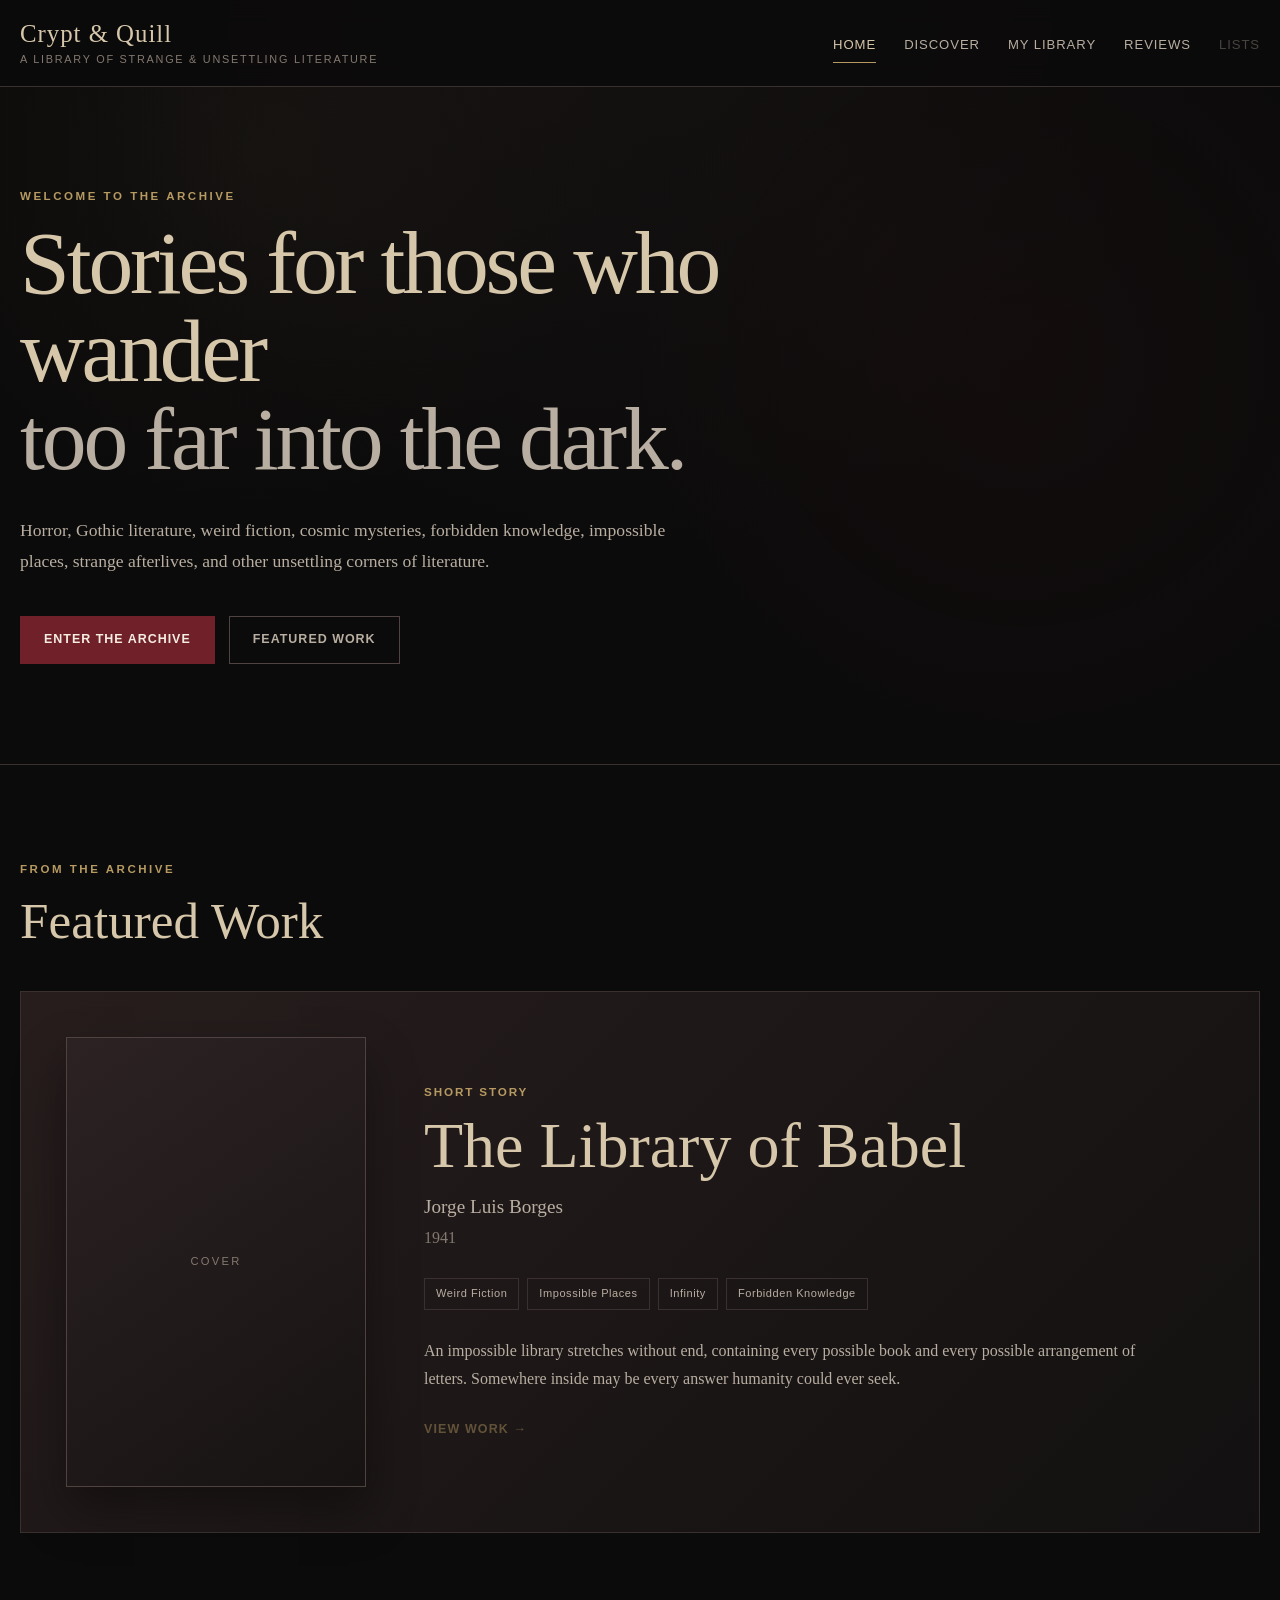
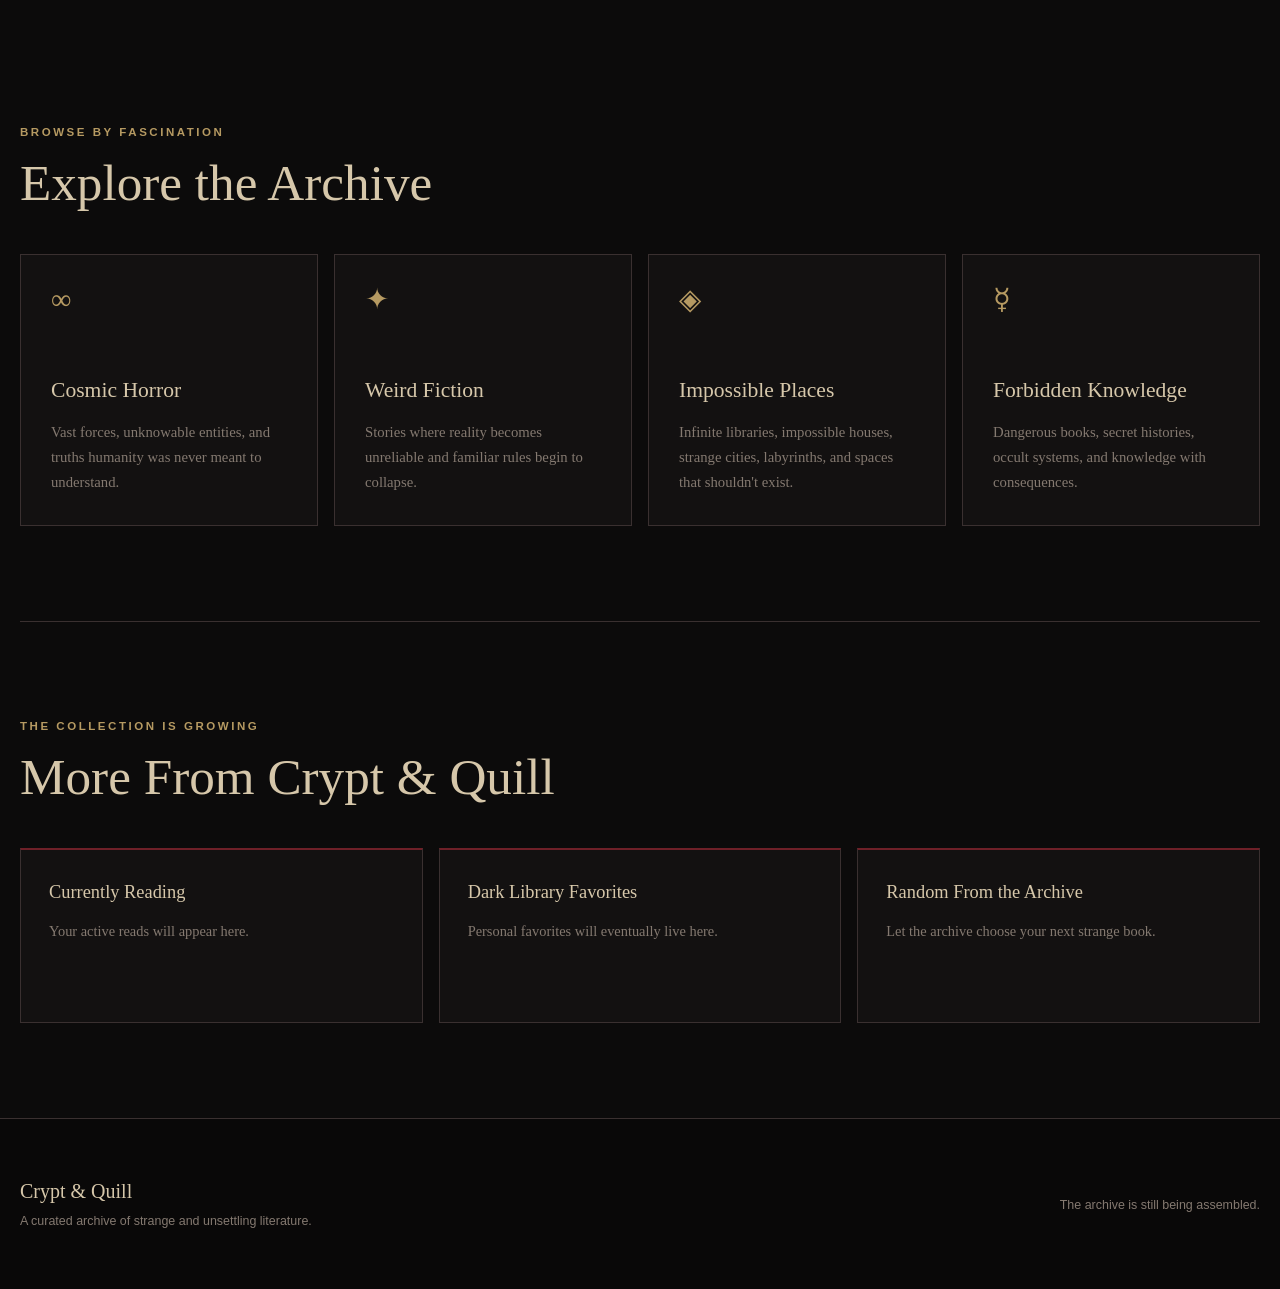
==== commit 4a4bdeec: "Enable Reviews link in navigation" ====
--- a/index.html
+++ b/index.html
@@ -71,9 +71,12 @@
                     My Library
                 </a>
 
-                <span class="nav-link nav-link-disabled">
-                    Reviews
-                </span>
+                <a
+    class="nav-link"
+    href="reviews.html"
+>
+    Reviews
+</a>
 
                 <span class="nav-link nav-link-disabled">
                     Lists
--- a/assets/css/styles.css
+++ b/assets/css/styles.css
@@ -3166,3 +3166,952 @@
     }
 
 }
+
+
+/* ========================================
+   CATEGORY RATINGS
+   ======================================== */
+
+.rating-section {
+
+    padding-bottom: 10px;
+}
+
+
+.rating-section-heading {
+
+    display: flex;
+
+    align-items: flex-start;
+    justify-content: space-between;
+
+    gap: 35px;
+}
+
+
+.rating-instructions {
+
+    max-width: 570px;
+
+    margin: 10px 0 0;
+
+    color: var(--text-muted);
+
+    font-family:
+        Arial,
+        Helvetica,
+        sans-serif;
+
+    font-size: 0.78rem;
+
+    line-height: 1.6;
+}
+
+
+
+/* ========================================
+   OVERALL RATING
+   ======================================== */
+
+.overall-rating-display {
+
+    min-width: 175px;
+
+    text-align: right;
+}
+
+
+.overall-rating-score {
+
+    display: block;
+
+    color: var(--gold);
+
+    font-size: 2rem;
+
+    line-height: 1;
+}
+
+
+.overall-rating-note {
+
+    max-width: 200px;
+
+    margin-top: 8px;
+
+    display: block;
+
+    color: var(--text-muted);
+
+    font-family:
+        Arial,
+        Helvetica,
+        sans-serif;
+
+    font-size: 0.68rem;
+
+    line-height: 1.45;
+}
+
+
+
+/* ========================================
+   CATEGORY RATING LIST
+   ======================================== */
+
+.category-ratings {
+
+    margin-top: 28px;
+
+    border-top: 1px solid var(--border);
+}
+
+
+.category-rating-row {
+
+    min-height: 65px;
+
+    display: grid;
+
+    grid-template-columns:
+        minmax(180px, 1fr)
+        auto
+        45px
+        48px;
+
+    align-items: center;
+
+    gap: 16px;
+
+    border-bottom: 1px solid var(--border);
+}
+
+
+.category-rating-label {
+
+    margin: 0;
+
+    color: var(--text-soft);
+
+    font-size: 0.95rem;
+}
+
+
+
+/* ========================================
+   STARS
+   ======================================== */
+
+.rating-stars {
+
+    display: flex;
+
+    align-items: center;
+
+    gap: 5px;
+}
+
+
+.rating-star {
+
+    --fill: 0%;
+
+    position: relative;
+
+    width: 42px;
+    min-width: 42px;
+    height: 46px;
+
+    flex: 0 0 42px;
+
+    padding: 0;
+
+    overflow: hidden;
+
+    background: none;
+
+    border: 0;
+
+    cursor: pointer;
+
+    font-size: 2.35rem;
+
+    line-height: 1;
+
+   transition: transform var(--transition);
+}
+
+
+.rating-star::before,
+.rating-star::after {
+
+    content: "★";
+
+    position: absolute;
+
+    inset: 0;
+
+    display: flex;
+
+    align-items: center;
+    justify-content: center;
+
+    font-size: inherit;
+    line-height: 1;
+}
+
+
+.rating-star::before {
+
+    color: var(--border-light);
+}
+
+
+.rating-star::after {
+
+    color: var(--gold);
+
+    /*
+     * Keep the gold star exactly aligned with the
+     * background star, then reveal only the amount
+     * represented by --fill.
+     */
+    clip-path: inset(
+        0
+        calc(100% - var(--fill))
+        0
+        0
+    );
+}
+
+.rating-star:hover {
+    transform: scale(1.08);
+}
+
+
+.rating-star:focus-visible {
+
+    outline: 1px solid var(--gold);
+
+    outline-offset: 2px;
+}
+
+
+
+/* ========================================
+   RATING VALUE
+   ======================================== */
+
+.category-rating-value {
+
+    color: var(--parchment);
+
+    font-family:
+        Arial,
+        Helvetica,
+        sans-serif;
+
+    font-size: 0.78rem;
+
+    text-align: center;
+}
+
+
+
+/* ========================================
+   CLEAR RATING
+   ======================================== */
+
+.category-rating-clear {
+
+    padding: 0;
+
+    background: none;
+
+    border: 0;
+
+    color: var(--text-muted);
+
+    font-family:
+        Arial,
+        Helvetica,
+        sans-serif;
+
+    font-size: 0.62rem;
+
+    font-weight: 700;
+
+    letter-spacing: 0.06em;
+
+    text-transform: uppercase;
+
+    cursor: pointer;
+}
+
+
+.category-rating-clear:hover {
+    color: var(--gold);
+}
+
+
+.category-rating-clear:disabled {
+
+    opacity: 0.25;
+
+    cursor: default;
+}
+
+
+
+/* ========================================
+   RATING RESPONSIVE
+   ======================================== */
+
+@media (max-width: 750px) {
+
+    .rating-section-heading {
+
+        flex-direction: column;
+    }
+
+
+    .overall-rating-display {
+
+        min-width: 0;
+
+        text-align: left;
+    }
+
+
+    .overall-rating-note {
+
+        max-width: 400px;
+    }
+
+
+    .category-rating-row {
+
+        grid-template-columns:
+            minmax(130px, 1fr)
+            auto
+            40px;
+
+        gap: 10px;
+
+        padding: 13px 0;
+    }
+
+
+    .category-rating-clear {
+
+        grid-column: 2 / 4;
+
+        justify-self: end;
+    }
+
+}
+
+
+
+@media (max-width: 500px) {
+
+    .category-rating-row {
+
+        grid-template-columns:
+            1fr
+            auto;
+
+        align-items: start;
+    }
+
+
+    .category-rating-label {
+
+        grid-column: 1 / 3;
+    }
+
+
+    .rating-stars {
+        grid-column: 1;
+    }
+
+
+    .category-rating-value {
+        grid-column: 2;
+    }
+
+
+    .category-rating-clear {
+
+        grid-column: 1 / 3;
+
+        justify-self: start;
+    }
+
+}
+/* ========================================
+   LARGER RATING STARS
+   ======================================== */
+
+/* .rating-star {
+
+    width: 55px;
+    height: 61px;
+
+    font-size: 2.5rem;
+} */
+/* ========================================
+   MY REVIEW
+   ======================================== */
+
+.review-instructions {
+
+    max-width: 680px;
+
+    margin: 10px 0 22px;
+
+    color: var(--text-muted);
+
+    font-family:
+        Arial,
+        Helvetica,
+        sans-serif;
+
+    font-size: 0.78rem;
+
+    line-height: 1.6;
+}
+
+
+.review-textarea {
+
+    width: 100%;
+    min-height: 220px;
+
+    padding: 18px;
+
+    resize: vertical;
+
+    background: #0d0b0b;
+
+    border: 1px solid var(--border);
+
+    outline: none;
+
+    color: var(--text);
+
+    font-family:
+        Georgia,
+        "Times New Roman",
+        serif;
+
+    font-size: 1rem;
+
+    line-height: 1.75;
+
+    transition:
+        border-color var(--transition),
+        background var(--transition);
+}
+
+
+.review-textarea:focus {
+
+    background: #100e0e;
+
+    border-color: var(--gold-soft);
+}
+
+
+.review-textarea::placeholder {
+    color: var(--text-muted);
+}
+
+
+.review-footer {
+
+    margin-top: 14px;
+
+    display: flex;
+
+    align-items: flex-start;
+    justify-content: space-between;
+
+    gap: 25px;
+}
+
+
+.review-status-message,
+.review-character-count {
+
+    margin: 0;
+
+    color: var(--text-muted);
+
+    font-family:
+        Arial,
+        Helvetica,
+        sans-serif;
+
+    font-size: 0.72rem;
+}
+
+
+.review-character-count {
+    margin-top: 4px;
+}
+
+
+.review-actions {
+
+    display: flex;
+
+    align-items: center;
+
+    gap: 12px;
+}
+
+
+.review-delete-button {
+
+    min-height: 48px;
+
+    padding: 0 14px;
+
+    background: transparent;
+
+    border: 0;
+
+    color: var(--text-muted);
+
+    font-family:
+        Arial,
+        Helvetica,
+        sans-serif;
+
+    font-size: 0.68rem;
+
+    font-weight: 700;
+
+    letter-spacing: 0.06em;
+
+    text-transform: uppercase;
+
+    cursor: pointer;
+}
+
+
+.review-delete-button:hover {
+    color: var(--burgundy-light);
+}
+
+
+@media (max-width: 650px) {
+
+    .review-footer {
+
+        flex-direction: column;
+    }
+
+
+    .review-actions {
+
+        width: 100%;
+    }
+
+
+    .review-actions .button {
+
+        flex: 1;
+    }
+
+}
+
+/* ========================================
+   REVIEWS PAGE
+   ======================================== */
+
+.reviews-hero {
+
+    border-bottom: 1px solid var(--border);
+
+    background:
+        radial-gradient(
+            circle at 75% 40%,
+            rgba(111, 32, 40, 0.13),
+            transparent 35%
+        );
+}
+
+
+.reviews-hero-inner {
+
+    width: min(
+        calc(100% - 40px),
+        var(--max-width)
+    );
+
+    margin: 0 auto;
+
+    padding: 85px 0 70px;
+}
+
+
+.reviews-hero h1 {
+
+    margin: 0;
+
+    color: var(--parchment);
+
+    font-size: clamp(
+        3rem,
+        6vw,
+        5.4rem
+    );
+
+    font-weight: 400;
+
+    line-height: 1;
+
+    letter-spacing: -0.03em;
+}
+
+
+.reviews-hero-description {
+
+    max-width: 690px;
+
+    margin: 24px 0 0;
+
+    color: var(--text-soft);
+
+    font-size: 1.05rem;
+
+    line-height: 1.8;
+}
+
+
+.reviews-controls-section {
+
+    background: var(--background-soft);
+
+    border-bottom: 1px solid var(--border);
+}
+
+
+.reviews-controls-inner {
+
+    width: min(
+        calc(100% - 40px),
+        var(--max-width)
+    );
+
+    margin: 0 auto;
+
+    padding: 26px 0;
+
+    display: flex;
+
+    align-items: center;
+    justify-content: space-between;
+
+    gap: 25px;
+}
+
+
+.reviews-count {
+
+    margin: 0;
+
+    color: var(--text-muted);
+
+    font-family:
+        Arial,
+        Helvetica,
+        sans-serif;
+
+    font-size: 0.78rem;
+}
+
+
+.reviews-sort-group {
+
+    display: flex;
+
+    align-items: center;
+
+    gap: 10px;
+}
+
+
+.reviews-sort-group label {
+
+    color: var(--text-muted);
+
+    font-family:
+        Arial,
+        Helvetica,
+        sans-serif;
+
+    font-size: 0.68rem;
+
+    font-weight: 700;
+
+    letter-spacing: 0.08em;
+
+    text-transform: uppercase;
+}
+
+
+.reviews-results-inner {
+
+    width: min(
+        calc(100% - 40px),
+        var(--max-width)
+    );
+
+    margin: 0 auto;
+
+    padding: 75px 0 100px;
+}
+
+
+.reviews-list {
+
+    display: grid;
+
+    gap: 22px;
+}
+
+
+.review-card {
+
+    padding: 35px;
+
+    background:
+        linear-gradient(
+            145deg,
+            rgba(33, 27, 27, 0.85),
+            rgba(19, 17, 17, 0.95)
+        );
+
+    border: 1px solid var(--border);
+}
+
+
+.review-card-header {
+
+    display: flex;
+
+    align-items: flex-start;
+    justify-content: space-between;
+
+    gap: 35px;
+}
+
+
+.review-card h2 {
+
+    margin: 0;
+
+    color: var(--parchment);
+
+    font-size: 2rem;
+
+    font-weight: 400;
+}
+
+
+.review-card-author {
+
+    margin: 6px 0 0;
+
+    color: var(--text-soft);
+}
+
+
+.review-card-score {
+
+    color: var(--gold);
+
+    font-size: 1.8rem;
+
+    white-space: nowrap;
+}
+
+
+.review-rating-breakdown {
+
+    margin-top: 28px;
+
+    display: grid;
+
+    grid-template-columns:
+        repeat(4, minmax(0, 1fr));
+
+    gap: 8px;
+}
+
+
+.review-rating-item {
+
+    padding: 9px 10px;
+
+    display: flex;
+
+    justify-content: space-between;
+
+    gap: 10px;
+
+    border: 1px solid var(--border);
+
+    color: var(--text-muted);
+
+    font-family:
+        Arial,
+        Helvetica,
+        sans-serif;
+
+    font-size: 0.68rem;
+}
+
+
+.review-rating-item strong {
+
+    color: var(--gold);
+
+    font-weight: 400;
+}
+
+
+.review-card-text {
+
+    max-width: 900px;
+
+    margin-top: 30px;
+
+    color: var(--text-soft);
+
+    font-size: 1rem;
+
+    line-height: 1.85;
+}
+
+
+.review-card-text p {
+    margin: 0 0 17px;
+}
+
+
+.review-card-footer {
+
+    margin-top: 30px;
+
+    padding-top: 18px;
+
+    display: flex;
+
+    justify-content: space-between;
+
+    gap: 25px;
+
+    border-top: 1px solid var(--border);
+
+    color: var(--text-muted);
+
+    font-family:
+        Arial,
+        Helvetica,
+        sans-serif;
+
+    font-size: 0.7rem;
+}
+
+
+.review-card-footer a {
+
+    color: var(--gold);
+
+    font-weight: 700;
+
+    letter-spacing: 0.05em;
+
+    text-transform: uppercase;
+}
+
+
+.reviews-empty-state {
+
+    max-width: 700px;
+
+    margin: 25px auto;
+
+    padding: 70px 40px;
+
+    text-align: center;
+
+    background: var(--background-soft);
+
+    border: 1px solid var(--border);
+}
+
+
+.reviews-empty-state h2 {
+
+    color: var(--parchment);
+
+    font-size: 2rem;
+
+    font-weight: 400;
+}
+
+
+.reviews-empty-state p:not(.library-empty-symbol) {
+
+    max-width: 480px;
+
+    margin: 15px auto 28px;
+
+    color: var(--text-muted);
+}
+
+
+@media (max-width: 850px) {
+
+    .review-rating-breakdown {
+
+        grid-template-columns:
+            repeat(2, minmax(0, 1fr));
+    }
+
+}
+
+
+@media (max-width: 650px) {
+
+    .review-card-header {
+
+        flex-direction: column;
+    }
+
+
+    .review-rating-breakdown {
+
+        grid-template-columns: 1fr;
+    }
+
+
+    .review-card-footer {
+
+        flex-direction: column;
+    }
+
+
+    .reviews-controls-inner {
+
+        align-items: flex-start;
+
+        flex-direction: column;
+    }
+
+}
